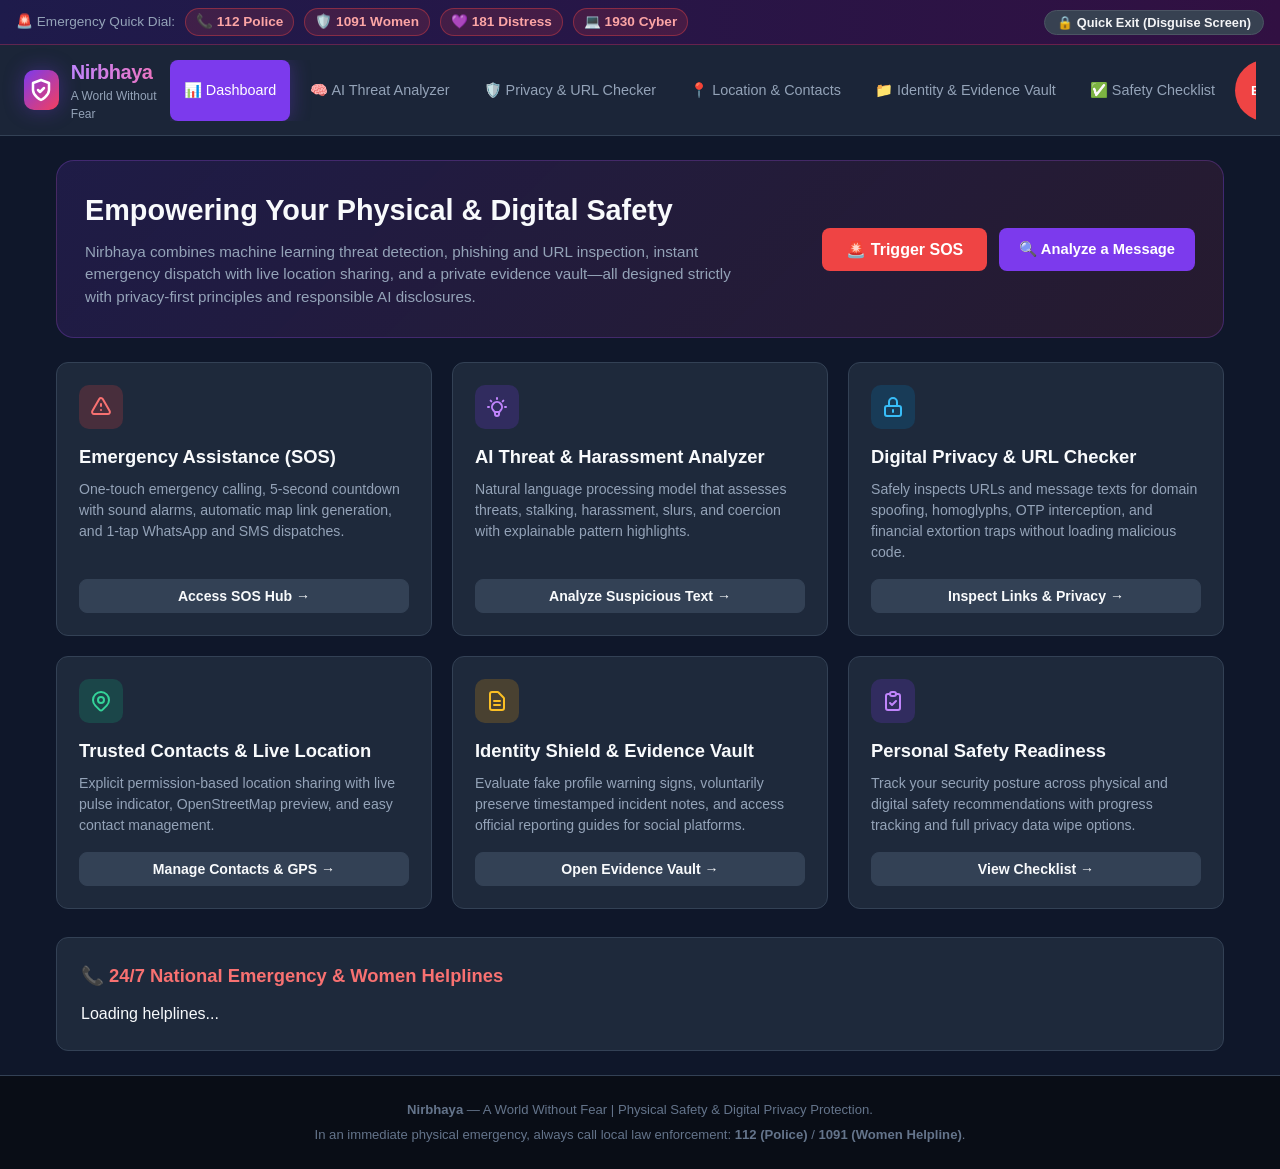
==== templates/index.html @ 61e24558 "Initial commit of Nirbhaya women's safety app" ====
<!DOCTYPE html>
<html lang="en">
<head>
  <meta charset="UTF-8">
  <meta name="viewport" content="width=device-width, initial-scale=1.0">
  <title>Nirbhaya - A World Without Fear</title>
  <link rel="stylesheet" href="/static/css/style.css">
</head>
<body>

  <!-- Top Emergency Speed Dial & Stealth Strip -->
  <header class="top-safety-bar">
    <div class="speed-dial-chips">
      <span>🚨 Emergency Quick Dial:</span>
      <a href="tel:112" class="dial-chip" title="National Emergency Helpline">📞 112 Police</a>
      <a href="tel:1091" class="dial-chip" title="Dedicated Women Helpline">🛡️ 1091 Women</a>
      <a href="tel:181" class="dial-chip" title="Women in Distress">💜 181 Distress</a>
      <a href="tel:1930" class="dial-chip" title="National Cyber Crime Reporting">💻 1930 Cyber</a>
    </div>
    <div>
      <button id="quickExitBtn" class="quick-exit-btn" title="Quickly camouflage screen (Shortcut: Alt+Q or Esc twice)">
        🔒 Quick Exit (Disguise Screen)
      </button>
    </div>
  </header>

  <!-- Main Navigation Bar -->
  <nav class="navbar">
    <a href="#" class="brand" onclick="switchTab('dashboardTab'); return false;">
      <div class="brand-icon">
        <svg width="24" height="24" viewBox="0 0 24 24" fill="none" stroke="white" stroke-width="2.5" stroke-linecap="round" stroke-linejoin="round">
          <path d="M12 22s8-4 8-10V5l-8-3-8 3v7c0 6 8 10 8 10z"></path>
          <path d="m9 12 2 2 4-4"></path>
        </svg>
      </div>
      <div>
        <div class="brand-title">Nirbhaya</div>
        <div class="brand-tagline">A World Without Fear</div>
      </div>
    </a>

    <div class="nav-links">
      <button class="nav-btn active" data-tab="dashboardTab">📊 Dashboard</button>
      <button class="nav-btn" data-tab="threatTab">🧠 AI Threat Analyzer</button>
      <button class="nav-btn" data-tab="phishingTab">🛡️ Privacy & URL Checker</button>
      <button class="nav-btn" data-tab="locationTab">📍 Location & Contacts</button>
      <button class="nav-btn" data-tab="identityTab">📁 Identity & Evidence Vault</button>
      <button class="nav-btn" data-tab="checklistTab">✅ Safety Checklist</button>
      <button class="nav-sos-pill" onclick="switchTab('sosTab');">🚨 EMERGENCY SOS</button>
    </div>
  </nav>

  <!-- Main Content Area -->
  <main class="main-content">

    <!-- TAB 1: DASHBOARD OVERVIEW -->
    <section id="dashboardTab" class="tab-panel active">
      <div class="hero-banner">
        <div class="hero-text">
          <h1>Empowering Your Physical & Digital Safety</h1>
          <p>
            Nirbhaya combines machine learning threat detection, phishing and URL inspection,
            instant emergency dispatch with live location sharing, and a private evidence vault—all
            designed strictly with privacy-first principles and responsible AI disclosures.
          </p>
        </div>
        <div class="hero-cta">
          <button class="btn-danger" onclick="switchTab('sosTab')" style="padding:12px 24px; font-size:1rem; font-weight:700;">
            🚨 Trigger SOS
          </button>
          <button class="btn-primary" onclick="switchTab('threatTab')" style="padding:12px 20px;">
            🔍 Analyze a Message
          </button>
        </div>
      </div>

      <!-- Feature Navigation Grid Cards -->
      <div class="grid-cards">
        <!-- Feature 1: Emergency SOS Card -->
        <div class="card">
          <div class="card-icon red">
            <svg width="24" height="24" fill="none" stroke="currentColor" stroke-width="2" viewBox="0 0 24 24">
              <path stroke-linecap="round" stroke-linejoin="round" d="M12 9v2m0 4h.01m-6.938 4h13.856c1.54 0 2.502-1.667 1.732-3L13.732 4c-.77-1.333-2.694-1.333-3.464 0L3.34 16c-.77 1.333.192 3 1.732 3z"></path>
            </svg>
          </div>
          <div class="card-title">Emergency Assistance (SOS)</div>
          <div class="card-desc">
            One-touch emergency calling, 5-second countdown with sound alarms, automatic map link generation, and 1-tap WhatsApp and SMS dispatches.
          </div>
          <button class="card-btn" onclick="switchTab('sosTab')">Access SOS Hub →</button>
        </div>

        <!-- Feature 2: AI Threat Analyzer Card -->
        <div class="card">
          <div class="card-icon purple">
            <svg width="24" height="24" fill="none" stroke="currentColor" stroke-width="2" viewBox="0 0 24 24">
              <path stroke-linecap="round" stroke-linejoin="round" d="M9.663 17h4.673M12 3v1m6.364 1.636l-.707.707M21 12h-1M4 12H3m3.343-5.657l-.707-.707m2.828 9.9a5 5 0 117.072 0l-.548.547A3.374 3.374 0 0014 18.469V19a2 2 0 11-4 0v-.531c0-.895-.356-1.754-.988-2.386l-.548-.547z"></path>
            </svg>
          </div>
          <div class="card-title">AI Threat & Harassment Analyzer</div>
          <div class="card-desc">
            Natural language processing model that assesses threats, stalking, harassment, slurs, and coercion with explainable pattern highlights.
          </div>
          <button class="card-btn" onclick="switchTab('threatTab')">Analyze Suspicious Text →</button>
        </div>

        <!-- Feature 3: Digital Privacy & Phishing Card -->
        <div class="card">
          <div class="card-icon blue">
            <svg width="24" height="24" fill="none" stroke="currentColor" stroke-width="2" viewBox="0 0 24 24">
              <path stroke-linecap="round" stroke-linejoin="round" d="M12 15v2m-6 4h12a2 2 0 002-2v-6a2 2 0 00-2-2H6a2 2 0 00-2 2v6a2 2 0 002 2zm10-10V7a4 4 0 00-8 0v4h8z"></path>
            </svg>
          </div>
          <div class="card-title">Digital Privacy & URL Checker</div>
          <div class="card-desc">
            Safely inspects URLs and message texts for domain spoofing, homoglyphs, OTP interception, and financial extortion traps without loading malicious code.
          </div>
          <button class="card-btn" onclick="switchTab('phishingTab')">Inspect Links & Privacy →</button>
        </div>

        <!-- Feature 4: Location & Contacts Card -->
        <div class="card">
          <div class="card-icon emerald">
            <svg width="24" height="24" fill="none" stroke="currentColor" stroke-width="2" viewBox="0 0 24 24">
              <path stroke-linecap="round" stroke-linejoin="round" d="M17.657 16.657L13.414 20.9a1.998 1.998 0 01-2.827 0l-4.244-4.243a8 8 0 1111.314 0z"></path>
              <path stroke-linecap="round" stroke-linejoin="round" d="M15 11a3 3 0 11-6 0 3 3 0 016 0z"></path>
            </svg>
          </div>
          <div class="card-title">Trusted Contacts & Live Location</div>
          <div class="card-desc">
            Explicit permission-based location sharing with live pulse indicator, OpenStreetMap preview, and easy contact management.
          </div>
          <button class="card-btn" onclick="switchTab('locationTab')">Manage Contacts & GPS →</button>
        </div>

        <!-- Feature 5: Identity & Evidence Vault Card -->
        <div class="card">
          <div class="card-icon amber">
            <svg width="24" height="24" fill="none" stroke="currentColor" stroke-width="2" viewBox="0 0 24 24">
              <path stroke-linecap="round" stroke-linejoin="round" d="M9 12h6m-6 4h6m2 5H7a2 2 0 01-2-2V5a2 2 0 012-2h5.586a1 1 0 01.707.293l5.414 5.414a1 1 0 01.293.707V19a2 2 0 01-2 2z"></path>
            </svg>
          </div>
          <div class="card-title">Identity Shield & Evidence Vault</div>
          <div class="card-desc">
            Evaluate fake profile warning signs, voluntarily preserve timestamped incident notes, and access official reporting guides for social platforms.
          </div>
          <button class="card-btn" onclick="switchTab('identityTab')">Open Evidence Vault →</button>
        </div>

        <!-- Feature 6: Safety Checklist Card -->
        <div class="card">
          <div class="card-icon purple">
            <svg width="24" height="24" fill="none" stroke="currentColor" stroke-width="2" viewBox="0 0 24 24">
              <path stroke-linecap="round" stroke-linejoin="round" d="M9 5H7a2 2 0 00-2 2v12a2 2 0 002 2h10a2 2 0 002-2V7a2 2 0 00-2-2h-2M9 5a2 2 0 002 2h2a2 2 0 002-2M9 5a2 2 0 012-2h2a2 2 0 012 2m-6 9l2 2 4-4"></path>
            </svg>
          </div>
          <div class="card-title">Personal Safety Readiness</div>
          <div class="card-desc">
            Track your security posture across physical and digital safety recommendations with progress tracking and full privacy data wipe options.
          </div>
          <button class="card-btn" onclick="switchTab('checklistTab')">View Checklist →</button>
        </div>
      </div>

      <!-- Quick Helpline Reference Card -->
      <div class="panel-card">
        <h3 style="margin-bottom:12px; font-size:1.15rem; color:#f87171;">📞 24/7 National Emergency & Women Helplines</h3>
        <div id="helplinesOverviewList">Loading helplines...</div>
      </div>
    </section>

    <!-- TAB 2: EMERGENCY SOS HUB -->
    <section id="sosTab" class="tab-panel">
      <div class="sos-container">
        <h2 style="font-size:1.8rem; margin-bottom:8px;">Emergency SOS Assistance</h2>
        <p style="color:var(--text-secondary); margin-bottom:24px; font-size:0.95rem;">
          Pressing the SOS button triggers an audible alarm countdown and generates immediate emergency alerts with your current GPS location for your trusted contacts.
        </p>

        <!-- Big SOS Trigger Button -->
        <button id="sosBigBtn" class="sos-big-btn">
          <span>SOS</span>
          <span class="sos-subtext">TAP TO ACTIVATE</span>
        </button>

        <!-- Countdown Overlay -->
        <div id="countdownOverlay" class="countdown-overlay">
          <h3 style="color:#f87171;">🚨 ALERT ACTIVATING IN:</h3>
          <div id="countdownNumber" class="countdown-number">5</div>
          <p style="color:var(--text-secondary); font-size:0.88rem; margin-bottom:14px;">
            Audible countdown active. If this was accidental, tap cancel immediately.
          </p>
          <button id="cancelSosBtn" class="cancel-sos-btn">❌ Cancel Emergency Alert</button>
        </div>

        <!-- SOS Options -->
        <div class="sos-options-card">
          <label class="checkbox-label">
            <input type="checkbox" id="attachGpsCheck" checked>
            <span><strong>Attach my live GPS location</strong> in emergency broadcast message</span>
          </label>
          <label style="display:block; font-size:0.88rem; color:var(--text-secondary); margin-top:8px;">
            Optional Emergency Note (e.g., "Cab driver changed route", "Person following me"):
            <input type="text" id="sosCustomNote" class="form-input" placeholder="Quick detail for your contacts...">
          </label>
        </div>

        <!-- Result Box (Appears after SOS trigger) -->
        <div id="sosResultBox" class="sos-result-box"></div>
      </div>
    </section>

    <!-- TAB 3: AI THREAT ANALYZER -->
    <section id="threatTab" class="tab-panel">
      <div class="analyzer-grid">
        <!-- Input Column -->
        <div class="panel-card">
          <div class="panel-header">
            <div class="panel-title">
              <span>🧠</span> AI Message Analyzer
            </div>
            <button id="clearThreatBtn" class="btn-secondary" style="padding:4px 10px; font-size:0.75rem;">Clear</button>
          </div>

          <div class="sample-prompts-label">TRY A DEMONSTRATION SAMPLE:</div>
          <div class="chip-group">
            <button class="sample-chip threat-sample-chip" data-sample="I know where you live. If you don't reply, you'll regret it.">
              📍 Direct Threat & Stalking
            </button>
            <button class="sample-chip threat-sample-chip" data-sample="Send me your private photos right now or I will leak your pictures to everyone.">
              📸 Blackmail / Harassment
            </button>
            <button class="sample-chip threat-sample-chip" data-sample="Dear customer, your bank account is suspended. Click here to verify OTP: http://bit.ly/bank-auth">
              ⚠️ Phishing & OTP Trap
            </button>
            <button class="sample-chip threat-sample-chip" data-sample="Hey! Are you reaching home safely? Let me know when you arrive.">
              💚 Normal Benign Message
            </button>
          </div>

          <label style="display:block; font-size:0.85rem; color:var(--text-secondary); margin-bottom:6px;">
            Paste suspicious SMS, DM, email, or chat message:
          </label>
          <textarea id="threatInputText" class="form-input" rows="6" placeholder="Enter or paste suspicious message text here..."></textarea>

          <div style="margin-top:16px; display:flex; justify-content:space-between; align-items:center;">
            <button id="analyzeThreatBtn" class="btn-primary">
              <span>⚡ Analyze Message Risk</span>
            </button>
            <span style="font-size:0.78rem; color:var(--text-muted);">Confidential & locally processed</span>
          </div>
        </div>

        <!-- Results Column -->
        <div class="panel-card">
          <div class="panel-title" style="margin-bottom:16px;">
            <span>📋</span> Assessment & Explainability
          </div>
          
          <div id="threatResultContainer" style="display:none;">
            <!-- Populated dynamically via JS -->
          </div>

          <div id="threatPlaceholder" style="text-align:center; padding:50px 20px; color:var(--text-muted);">
            <div style="font-size:3rem; margin-bottom:12px;">🛡️</div>
            <h4>Ready to inspect messages</h4>
            <p style="font-size:0.85rem; max-width:320px; margin:8px auto;">
              Paste any suspicious text or choose a sample prompt on the left to evaluate threat level, language patterns, and safety recommendations.
            </p>
          </div>
        </div>
      </div>
    </section>

    <!-- TAB 4: DIGITAL PRIVACY & PHISHING CHECKER -->
    <section id="phishingTab" class="tab-panel">
      <div class="analyzer-grid">
        <!-- URL Inspector Box -->
        <div class="panel-card">
          <div class="panel-title" style="margin-bottom:12px;">
            <span>🔗</span> URL & Link Risk Inspector
          </div>
          <p style="font-size:0.85rem; color:var(--text-secondary); margin-bottom:12px;">
            Inspects links for domain spoofing, homoglyph lookalikes, raw IP addresses, deceptive subdomains, and credential theft parameters safely without loading the website.
          </p>

          <div class="sample-prompts-label">SAMPLE SUSPICIOUS LINKS:</div>
          <div class="chip-group">
            <button class="sample-chip url-sample-chip" data-sample="http://192.168.1.1/login.php">
              Direct IP Link
            </button>
            <button class="sample-chip url-sample-chip" data-sample="https://instagram.security-update.xyz/verify-account">
              Brand Subdomain Spoof
            </button>
            <button class="sample-chip url-sample-chip" data-sample="http://paypa1-update.top/security">
              Homoglyph Typosquatting
            </button>
            <button class="sample-chip url-sample-chip" data-sample="https://en.wikipedia.org/wiki/Online_safety">
              Safe Standard Link
            </button>
          </div>

          <input type="text" id="phishUrlInput" class="form-input" placeholder="e.g. http://suspicious-login-update.com/verify">
          <div style="margin-top:14px;">
            <button id="checkUrlBtn" class="btn-primary">Inspect URL Safety</button>
          </div>
        </div>

        <!-- Sensitive Message Checker Box -->
        <div class="panel-card">
          <div class="panel-title" style="margin-bottom:12px;">
            <span>💬</span> Message Privacy & Scam Checker
          </div>
          <p style="font-size:0.85rem; color:var(--text-secondary); margin-bottom:12px;">
            Detects social engineering tricks: OTP demands, ATM/UPI PIN phishing, manufactured urgency, and dangerous remote-access tool suggestions (AnyDesk, TeamViewer).
          </p>

          <div class="sample-prompts-label">SAMPLE SCAM MESSAGES:</div>
          <div class="chip-group">
            <button class="sample-chip phish-sample-chip" data-sample="URGENT: Your SBI bank account will be blocked within 2 hours. Share your 6-digit OTP code to unblock.">
              Bank OTP Scam
            </button>
            <button class="sample-chip phish-sample-chip" data-sample="Electricity bill overdue! Power will be disconnected tonight at 9 PM. Install AnyDesk APK to update KYC.">
              Remote APK Scam
            </button>
          </div>

          <textarea id="phishMsgInput" class="form-input" rows="3" placeholder="Paste suspicious message or SMS here..."></textarea>
          <div style="margin-top:14px;">
            <button id="checkPhishMsgBtn" class="btn-primary">Check Message Red Flags</button>
          </div>
        </div>
      </div>

      <!-- Phishing Results Container -->
      <div id="phishingResultContainer" class="panel-card" style="margin-top:24px; display:none;">
        <!-- Dynamic Result output -->
      </div>
    </section>

    <!-- TAB 5: LOCATION & TRUSTED CONTACTS HUB -->
    <section id="locationTab" class="tab-panel">
      <div class="analyzer-grid">
        <!-- Live Location Hub -->
        <div class="panel-card">
          <div class="panel-header">
            <div class="panel-title">
              <span>📍</span> Live Location Sharing
            </div>
            <div id="locationStatusBadge" class="location-status-badge inactive">
              <span class="pulse-dot"></span> Location Sharing Off
            </div>
          </div>
          <p style="font-size:0.85rem; color:var(--text-secondary); margin-bottom:14px;">
            Location sharing requires your explicit authorization. When enabled, your device's high-accuracy GPS coordinates generate secure links you can send to trusted contacts.
          </p>

          <div style="display:flex; gap:10px; flex-wrap:wrap; margin-bottom:14px;">
            <button id="toggleLocationBtn" class="btn-primary">Start Location Sharing</button>
            <button id="copyLocationLinkBtn" class="btn-secondary">📋 Copy Location Link</button>
            <button id="shareLocationWaBtn" class="btn-secondary" style="background:#25D36622; border-color:#25D366; color:#6ee7b7;">
              📱 Share via WhatsApp
            </button>
          </div>

          <div id="locationCoordsDisplay" style="background:#0f172a; padding:12px; border-radius:6px; border:1px solid var(--border); font-size:0.85rem; color:var(--text-secondary);">
            Location sharing is currently inactive. Tap "Start Location Sharing" to enable GPS tracking.
          </div>

          <iframe id="mapPreviewFrame" class="map-preview-frame" style="display:none;" title="OpenStreetMap Location Preview"></iframe>

          <div class="disclaimer-banner" style="margin-top:14px;">
            <span>🛡️</span>
            <span>Privacy Guarantee: Location data is never recorded on remote tracking servers or shared in the background without active permission.</span>
          </div>
        </div>

        <!-- Trusted Emergency Contacts Management -->
        <div class="panel-card">
          <div class="panel-title" style="margin-bottom:12px;">
            <span>👥</span> Trusted Emergency Contacts
          </div>
          <p style="font-size:0.85rem; color:var(--text-secondary); margin-bottom:14px;">
            Add people you trust (family, roommates, partners). During an SOS alert, direct broadcast links are instantly generated for them.
          </p>

          <form id="addContactForm">
            <div style="display:grid; grid-template-columns: 1fr 1fr; gap:10px; margin-bottom:10px;">
              <input type="text" id="contactName" class="form-input" placeholder="Full Name *" required>
              <input type="tel" id="contactPhone" class="form-input" placeholder="Phone Number (e.g. +91...) *" required>
            </div>
            <div style="display:grid; grid-template-columns: 1fr 1fr; gap:10px; margin-bottom:10px;">
              <input type="text" id="contactRelation" class="form-input" placeholder="Relationship (e.g. Sister, Friend)">
              <input type="email" id="contactEmail" class="form-input" placeholder="Email (optional)">
            </div>
            <div style="display:flex; gap:16px; margin-bottom:14px; flex-wrap:wrap; font-size:0.85rem;">
              <label class="checkbox-label" style="margin-bottom:0;">
                <input type="checkbox" id="contactIsPrimary"> Primary Contact
              </label>
              <label class="checkbox-label" style="margin-bottom:0;">
                <input type="checkbox" id="contactNotifyWa" checked> WhatsApp Alerts
              </label>
              <label class="checkbox-label" style="margin-bottom:0;">
                <input type="checkbox" id="contactNotifySms" checked> SMS Alerts
              </label>
            </div>
            <button type="submit" class="btn-primary" style="padding:6px 14px; font-size:0.85rem;">
              + Add Trusted Contact
            </button>
          </form>

          <h5 style="margin:20px 0 8px; font-size:0.9rem; color:var(--text-secondary);">Configured Contacts:</h5>
          <table class="contacts-table">
            <thead>
              <tr>
                <th>Contact</th>
                <th>Phone</th>
                <th>Channels</th>
                <th>Quick Call</th>
                <th style="text-align:right;">Action</th>
              </tr>
            </thead>
            <tbody id="contactsListContainer">
              <!-- Populated via JS -->
            </tbody>
          </table>
        </div>
      </div>
    </section>

    <!-- TAB 6: IDENTITY SHIELD & INCIDENT EVIDENCE VAULT -->
    <section id="identityTab" class="tab-panel">
      <div class="analyzer-grid">
        <!-- Interactive Fake Profile & Impersonator Diagnostic -->
        <div class="panel-card">
          <div class="panel-title" style="margin-bottom:12px;">
            <span>🕵️‍♀️</span> Fake Profile & Impersonation Diagnostic
          </div>
          <p style="font-size:0.85rem; color:var(--text-secondary); margin-bottom:14px;">
            Evaluate suspicious accounts to identify catfishing, identity theft, or impersonator profiles targeting you or someone you know:
          </p>

          <div style="display:flex; flex-direction:column; gap:8px;">
            <label class="checkbox-label">
              <input type="checkbox" id="chkHandleVariation">
              <span>Handle uses subtle typos (e.g., duplicate letters, random numbers, underscores, '0' instead of 'O')</span>
            </label>
            <label class="checkbox-label">
              <input type="checkbox" id="chkRecentAccount">
              <span>Profile was created recently with low follower count or follows thousands but has almost no followers</span>
            </label>
            <label class="checkbox-label">
              <input type="checkbox" id="chkUrgentDm">
              <span>Sent immediate direct messages requesting money, emergency funds, private photos, or clicking a voting link</span>
            </label>
            <label class="checkbox-label">
              <input type="checkbox" id="chkGenericPics">
              <span>Photos appear stolen from an existing public account, model, or lack natural candid local history</span>
            </label>
            <label class="checkbox-label">
              <input type="checkbox" id="chkRefuseCall">
              <span>Refuses live video/audio calls or offers excuses why their camera is broken</span>
            </label>
          </div>

          <button id="evaluateProfileBtn" class="btn-primary" style="margin-top:14px;">
            Calculate Impersonation Risk
          </button>

          <div id="profileEvaluationResult"></div>
        </div>

        <!-- Incident & Evidence Vault -->
        <div class="panel-card">
          <div class="panel-header">
            <div class="panel-title">
              <span>📁</span> Incident & Evidence Vault
            </div>
            <button id="exportIncidentsBtn" class="btn-secondary" style="font-size:0.75rem; padding:4px 10px;">
              📥 Export Dossier
            </button>
          </div>
          <p style="font-size:0.85rem; color:var(--text-secondary); margin-bottom:14px;">
            Voluntarily preserve dates, offender handles, and evidence notes. Records stay stored locally on your device for your reference when filing cybercrime complaints.
          </p>

          <!-- Add Incident Form -->
          <form id="saveIncidentForm">
            <div style="display:grid; grid-template-columns: 2fr 1fr; gap:10px; margin-bottom:10px;">
              <input type="text" id="incidentTitle" class="form-input" placeholder="Incident Title (e.g. Unsolicited Telegram Extortion) *" required>
              <input type="date" id="incidentDate" class="form-input" required>
            </div>
            <div style="display:grid; grid-template-columns: 1fr 1fr 1fr; gap:10px; margin-bottom:10px;">
              <select id="incidentCategory" class="form-input">
                <option value="Online Harassment">Online Harassment</option>
                <option value="Stalking">Stalking / Surveillance</option>
                <option value="Blackmail / Sextortion">Blackmail / Sextortion</option>
                <option value="Impersonation / Fake Account">Impersonation / Fake Account</option>
                <option value="Phishing / Financial Fraud">Phishing / Financial Fraud</option>
                <option value="Physical Incident">Physical Safety Incident</option>
              </select>
              <input type="text" id="incidentPlatform" class="form-input" placeholder="Platform (e.g. Instagram, WhatsApp)">
              <input type="text" id="incidentOffender" class="form-input" placeholder="Offender Username / Phone">
            </div>
            <textarea id="incidentDesc" class="form-input" rows="3" placeholder="Detailed factual description of what occurred..." required></textarea>
            <input type="text" id="incidentEvidence" class="form-input" placeholder="Evidence notes (e.g. 4 screenshots saved on desktop at 14:00, Message IDs)">
            <div style="margin-top:12px;">
              <button type="submit" class="btn-primary" style="font-size:0.85rem;">+ Save Incident Record</button>
            </div>
          </form>

          <h5 style="margin:20px 0 10px; font-size:0.9rem; color:var(--text-secondary);">Saved Incident Records:</h5>
          <div id="incidentVaultList">Loading vault...</div>
        </div>
      </div>

      <!-- Platform Reporting & Security Guides -->
      <div class="panel-card" style="margin-top:24px;">
        <h3 style="font-size:1.15rem; color:#c084fc; margin-bottom:12px;">🛡️ Official Step-by-Step Reporting & Account Hardening Guides</h3>
        <div style="display:grid; grid-template-columns:repeat(auto-fit, minmax(280px, 1fr)); gap:16px;">
          
          <div style="background:#0f172a; padding:14px; border-radius:8px; border:1px solid #334155;">
            <strong style="color:#f472b6;">📸 Instagram Impersonation & Harassment</strong>
            <p style="font-size:0.82rem; color:#cbd5e1; margin-top:6px;">
              1. Tap '...' on offender's profile → <em>Report</em> → <em>Report Account</em>.<br>
              2. Select <em>It's pretending to be someone else</em> → choose <em>Me</em> or <em>Someone I know</em>.<br>
              3. For photo misuse: Visit Instagram's Help Center to submit a government ID verification form.
            </p>
          </div>

          <div style="background:#0f172a; padding:14px; border-radius:8px; border:1px solid #334155;">
            <strong style="color:#25D366;">💬 WhatsApp Harassment & Unknown Numbers</strong>
            <p style="font-size:0.82rem; color:#cbd5e1; margin-top:6px;">
              1. Open chat → tap contact info → <em>Report Contact</em> → check <em>Block contact and delete chat</em>.<br>
              2. Enable Two-Step Verification: Settings → Account → Two-Step Verification.<br>
              3. Protect IP in calls: Settings → Privacy → Advanced → Protect IP address in calls.
            </p>
          </div>

          <div style="background:#0f172a; padding:14px; border-radius:8px; border:1px solid #334155;">
            <strong style="color:#38bdf8;">🌐 Official Cybercrime Reporting</strong>
            <p style="font-size:0.82rem; color:#cbd5e1; margin-top:6px;">
              <strong>India:</strong> Call <strong>1930</strong> (Financial cyber fraud) or report at <a href="https://cybercrime.gov.in" target="_blank" style="color:#c084fc;">cybercrime.gov.in</a>.<br>
              <strong>US:</strong> File complaint at <a href="https://www.ic3.gov" target="_blank" style="color:#c084fc;">ic3.gov</a> (FBI Internet Crime Complaint Center).<br>
              <strong>UK:</strong> Report to <a href="https://www.actionfraud.police.uk" target="_blank" style="color:#c084fc;">Action Fraud UK</a>.
            </p>
          </div>

        </div>
      </div>
    </section>

    <!-- TAB 7: SAFETY CHECKLIST & PRIVACY CONTROLS -->
    <section id="checklistTab" class="tab-panel">
      <div class="panel-card" style="max-width:800px; margin:0 auto;">
        <div style="display:flex; justify-content:space-between; align-items:center; flex-wrap:wrap; gap:10px;">
          <div>
            <h2 style="font-size:1.5rem;">Personal Safety & Privacy Checklist</h2>
            <p style="font-size:0.88rem; color:var(--text-secondary); margin-top:4px;">
              Complete these best-practice steps to significantly harden your physical and digital safety.
            </p>
          </div>
          <div id="safetyScoreText" style="font-weight:700; color:#34d399; font-size:1.05rem;">
            Calculating...
          </div>
        </div>

        <div class="progress-bar-wrap">
          <div id="checklistProgressBarFill" class="progress-bar-fill" style="width:0%;"></div>
        </div>

        <div id="safetyChecklistContainer" class="checklist-container">
          Loading checklist items...
        </div>

        <!-- Privacy & User Data Rights -->
        <div style="margin-top:36px; padding-top:24px; border-top:1px solid #334155;">
          <h4 style="color:#f87171; margin-bottom:8px;">🔒 Data Privacy & Complete Wipe Control</h4>
          <p style="font-size:0.85rem; color:var(--text-secondary); margin-bottom:14px;">
            Nirbhaya respects your fundamental right to digital privacy. Your contact details and incident logs are stored strictly inside your local instance database and are never shared with advertising trackers. You can permanently erase all stored records at any time.
          </p>
          <button id="wipeDataBtn" class="btn-danger">
            🗑️ Delete All My Stored Data
          </button>
        </div>
      </div>
    </section>

  </main>

  <!-- STEALTH MODE / QUICK EXIT DISGUISE OVERLAY -->
  <div id="stealthScreen">
    <div style="max-width:800px; margin:0 auto; padding-top:40px;">
      <div style="display:flex; justify-content:space-between; align-items:center; border-bottom:1px solid #e5e7eb; padding-bottom:16px;">
        <h2 style="font-size:1.8rem; font-weight:700; color:#111827;">🌤️ Local Weather Service</h2>
        <button id="exitStealthBtn" style="background:#f3f4f6; border:1px solid #d1d5db; color:#4b5563; padding:6px 14px; border-radius:6px; cursor:pointer; font-size:0.85rem;">
          Restore Screen (Alt+Q)
        </button>
      </div>

      <div style="margin-top:24px;">
        <h3 style="font-size:1.2rem; color:#374151;">Current Location: Sunny, 26°C</h3>
        <p style="color:#6b7280; font-size:0.9rem; margin-top:4px;">Humidity: 48% • Wind: 11 km/h • Air Quality: Moderate</p>

        <div style="display:grid; grid-template-columns:repeat(4, 1fr); gap:14px; margin-top:24px;">
          <div style="background:#f9fafb; border:1px solid #e5e7eb; padding:16px; border-radius:8px; text-align:center;">
            <strong>Today</strong><br><span style="font-size:1.5rem;">☀️</span><br>27° / 18°
          </div>
          <div style="background:#f9fafb; border:1px solid #e5e7eb; padding:16px; border-radius:8px; text-align:center;">
            <strong>Tomorrow</strong><br><span style="font-size:1.5rem;">⛅</span><br>25° / 19°
          </div>
          <div style="background:#f9fafb; border:1px solid #e5e7eb; padding:16px; border-radius:8px; text-align:center;">
            <strong>Thursday</strong><br><span style="font-size:1.5rem;">🌧️</span><br>23° / 17°
          </div>
          <div style="background:#f9fafb; border:1px solid #e5e7eb; padding:16px; border-radius:8px; text-align:center;">
            <strong>Friday</strong><br><span style="font-size:1.5rem;">⛅</span><br>26° / 18°
          </div>
        </div>

        <div style="margin-top:30px; font-size:0.85rem; color:#9ca3af;">
          Quick navigation shortcut: Press <kbd>Alt+Q</kbd> to return to safety platform.
        </div>
      </div>
    </div>
  </div>

  <!-- Footer -->
  <footer>
    <p>
      <strong>Nirbhaya</strong> — A World Without Fear | Physical Safety & Digital Privacy Protection.
    </p>
    <p style="margin-top:6px;">
      In an immediate physical emergency, always call local law enforcement: <strong>112 (Police)</strong> / <strong>1091 (Women Helpline)</strong>.
    </p>
  </footer>

  <!-- Scripts -->
  <script src="/static/js/sos.js"></script>
  <script src="/static/js/threat_analyzer.js"></script>
  <script src="/static/js/phishing_checker.js"></script>
  <script src="/static/js/location_hub.js"></script>
  <script src="/static/js/identity_vault.js"></script>
  <script src="/static/js/app.js"></script>
</body>
</html>
---- static/css/style.css ----
/* Nirbhaya - A World Without Fear - Design System & Stylesheet */
:root {
  --primary: #7c3aed;
  --primary-hover: #6d28d9;
  --primary-light: #ede9fe;
  --primary-dark: #4c1d95;
  --accent-rose: #f43f5e;
  --accent-rose-hover: #e11d48;
  --accent-rose-light: #ffe4e6;
  --danger: #ef4444;
  --danger-hover: #dc2626;
  --danger-light: #fee2e2;
  --warning: #f59e0b;
  --warning-light: #fef3c7;
  --success: #10b981;
  --success-light: #d1fae5;
  --info: #0284c7;
  --info-light: #e0f2fe;

  --bg-main: #0f172a;
  --bg-card: #1e293b;
  --bg-card-hover: #24344d;
  --bg-subtle: #334155;
  --text-primary: #f8fafc;
  --text-secondary: #94a3b8;
  --text-muted: #64748b;
  --border: #334155;
  --border-focus: #8b5cf6;

  --shadow-sm: 0 1px 2px 0 rgba(0, 0, 0, 0.2);
  --shadow-md: 0 4px 6px -1px rgba(0, 0, 0, 0.3), 0 2px 4px -2px rgba(0, 0, 0, 0.3);
  --shadow-lg: 0 10px 15px -3px rgba(0, 0, 0, 0.4), 0 4px 6px -4px rgba(0, 0, 0, 0.4);
  --shadow-glow-red: 0 0 25px rgba(239, 68, 68, 0.5);
  --shadow-glow-purple: 0 0 20px rgba(124, 58, 237, 0.35);

  --radius-sm: 8px;
  --radius-md: 12px;
  --radius-lg: 18px;
  --radius-full: 9999px;
  --font-family: -apple-system, BlinkMacSystemFont, "Segoe UI", Roboto, "Helvetica Neue", Arial, sans-serif;
}

* {
  box-sizing: border-box;
  margin: 0;
  padding: 0;
}

body {
  font-family: var(--font-family);
  background-color: var(--bg-main);
  color: var(--text-primary);
  line-height: 1.5;
  min-height: 100vh;
  display: flex;
  flex-direction: column;
}

/* Quick Exit & Emergency Header Strip */
.top-safety-bar {
  background: linear-gradient(90deg, #1e1b4b, #311042);
  border-bottom: 1px solid rgba(244, 63, 94, 0.3);
  padding: 8px 16px;
  display: flex;
  justify-content: space-between;
  align-items: center;
  font-size: 0.85rem;
  z-index: 100;
}

.speed-dial-chips {
  display: flex;
  gap: 10px;
  align-items: center;
  flex-wrap: wrap;
}

.speed-dial-chips span {
  color: var(--text-secondary);
  font-weight: 500;
}

.dial-chip {
  background: rgba(239, 68, 68, 0.15);
  color: #fca5a5;
  border: 1px solid rgba(239, 68, 68, 0.4);
  padding: 3px 10px;
  border-radius: var(--radius-full);
  text-decoration: none;
  font-weight: 600;
  display: inline-flex;
  align-items: center;
  gap: 4px;
  transition: all 0.2s ease;
}

.dial-chip:hover {
  background: var(--danger);
  color: white;
  transform: translateY(-1px);
}

.quick-exit-btn {
  background: #374151;
  color: #f3f4f6;
  border: 1px solid #4b5563;
  padding: 4px 12px;
  border-radius: var(--radius-full);
  cursor: pointer;
  font-size: 0.8rem;
  font-weight: 600;
  display: inline-flex;
  align-items: center;
  gap: 6px;
  transition: all 0.2s;
}

.quick-exit-btn:hover {
  background: #dc2626;
  color: white;
}

/* Main Navigation */
.navbar {
  background: rgba(30, 41, 59, 0.85);
  backdrop-filter: blur(12px);
  border-bottom: 1px solid var(--border);
  padding: 12px 24px;
  display: flex;
  justify-content: space-between;
  align-items: center;
  position: sticky;
  top: 0;
  z-index: 90;
}

.brand {
  display: flex;
  align-items: center;
  gap: 12px;
  text-decoration: none;
  color: var(--text-primary);
}

.brand-icon {
  width: 40px;
  height: 40px;
  border-radius: 10px;
  background: linear-gradient(135deg, var(--primary), var(--accent-rose));
  display: flex;
  align-items: center;
  justify-content: center;
  box-shadow: var(--shadow-glow-purple);
}

.brand-title {
  font-size: 1.25rem;
  font-weight: 800;
  letter-spacing: -0.5px;
  background: linear-gradient(90deg, #c084fc, #f472b6);
  -webkit-background-clip: text;
  -webkit-text-fill-color: transparent;
}

.brand-tagline {
  font-size: 0.75rem;
  color: var(--text-secondary);
}

.nav-links {
  display: flex;
  gap: 6px;
  list-style: none;
  overflow-x: auto;
}

.nav-btn {
  background: transparent;
  color: var(--text-secondary);
  border: none;
  padding: 8px 14px;
  border-radius: var(--radius-sm);
  font-size: 0.9rem;
  font-weight: 500;
  cursor: pointer;
  display: flex;
  align-items: center;
  gap: 6px;
  transition: all 0.2s ease;
  white-space: nowrap;
}

.nav-btn:hover {
  color: var(--text-primary);
  background: var(--bg-subtle);
}

.nav-btn.active {
  background: var(--primary);
  color: white;
  box-shadow: var(--shadow-glow-purple);
}

.nav-sos-pill {
  background: var(--danger);
  color: white;
  font-weight: 700;
  padding: 8px 16px;
  border-radius: var(--radius-full);
  border: none;
  cursor: pointer;
  display: flex;
  align-items: center;
  gap: 6px;
  animation: pulse-sos 2s infinite;
}

@keyframes pulse-sos {
  0% { box-shadow: 0 0 0 0 rgba(239, 68, 68, 0.7); }
  70% { box-shadow: 0 0 0 10px rgba(239, 68, 68, 0); }
  100% { box-shadow: 0 0 0 0 rgba(239, 68, 68, 0); }
}

/* Main Container & Tab Panels */
.main-content {
  flex: 1;
  max-width: 1200px;
  margin: 0 auto;
  width: 100%;
  padding: 24px 16px;
}

.tab-panel {
  display: none;
}

.tab-panel.active {
  display: block;
  animation: fadeIn 0.25s ease-out;
}

@keyframes fadeIn {
  from { opacity: 0; transform: translateY(6px); }
  to { opacity: 1; transform: translateY(0); }
}

/* Dashboard Overview Cards */
.hero-banner {
  background: linear-gradient(135deg, rgba(124, 58, 237, 0.15), rgba(244, 63, 94, 0.1));
  border: 1px solid rgba(168, 85, 247, 0.25);
  border-radius: var(--radius-lg);
  padding: 28px;
  margin-bottom: 24px;
  display: flex;
  justify-content: space-between;
  align-items: center;
  flex-wrap: wrap;
  gap: 20px;
}

.hero-text h1 {
  font-size: 1.8rem;
  font-weight: 800;
  margin-bottom: 8px;
}

.hero-text p {
  color: var(--text-secondary);
  max-width: 650px;
  font-size: 0.95rem;
}

.hero-cta {
  display: flex;
  gap: 12px;
}

.grid-cards {
  display: grid;
  grid-template-columns: repeat(auto-fit, minmax(280px, 1fr));
  gap: 20px;
  margin-bottom: 28px;
}

.card {
  background: var(--bg-card);
  border: 1px solid var(--border);
  border-radius: var(--radius-md);
  padding: 22px;
  transition: transform 0.2s, border-color 0.2s, box-shadow 0.2s;
  display: flex;
  flex-direction: column;
}

.card:hover {
  border-color: var(--border-focus);
  box-shadow: var(--shadow-md);
}

.card-icon {
  width: 44px;
  height: 44px;
  border-radius: 10px;
  display: flex;
  align-items: center;
  justify-content: center;
  margin-bottom: 14px;
}

.card-icon.purple { background: rgba(124, 58, 237, 0.2); color: #c084fc; }
.card-icon.red { background: rgba(239, 68, 68, 0.2); color: #f87171; }
.card-icon.blue { background: rgba(2, 132, 199, 0.2); color: #38bdf8; }
.card-icon.amber { background: rgba(245, 158, 11, 0.2); color: #fbbf24; }
.card-icon.emerald { background: rgba(16, 185, 129, 0.2); color: #34d399; }

.card-title {
  font-size: 1.15rem;
  font-weight: 700;
  margin-bottom: 8px;
}

.card-desc {
  color: var(--text-secondary);
  font-size: 0.88rem;
  margin-bottom: 16px;
  flex: 1;
}

.card-btn {
  display: inline-flex;
  align-items: center;
  justify-content: center;
  gap: 6px;
  padding: 8px 16px;
  border-radius: var(--radius-sm);
  background: var(--bg-subtle);
  color: var(--text-primary);
  border: 1px solid var(--border);
  font-size: 0.88rem;
  font-weight: 600;
  cursor: pointer;
  text-decoration: none;
  transition: all 0.2s;
}

.card-btn:hover {
  background: var(--primary);
  border-color: var(--primary);
  color: white;
}

/* Feature 1: Emergency SOS Section */
.sos-container {
  display: flex;
  flex-direction: column;
  align-items: center;
  text-align: center;
  padding: 30px 16px;
  max-width: 760px;
  margin: 0 auto;
}

.sos-big-btn {
  width: 180px;
  height: 180px;
  border-radius: 50%;
  background: radial-gradient(circle, #ef4444 0%, #b91c1c 100%);
  border: 6px solid rgba(254, 202, 202, 0.3);
  color: white;
  font-size: 2rem;
  font-weight: 900;
  letter-spacing: 2px;
  cursor: pointer;
  box-shadow: var(--shadow-glow-red);
  display: flex;
  flex-direction: column;
  align-items: center;
  justify-content: center;
  transition: transform 0.15s ease, box-shadow 0.15s ease;
  user-select: none;
  margin-bottom: 24px;
}

.sos-big-btn:hover {
  transform: scale(1.05);
  box-shadow: 0 0 35px rgba(239, 68, 68, 0.8);
}

.sos-big-btn:active {
  transform: scale(0.96);
}

.sos-subtext {
  font-size: 0.75rem;
  font-weight: 600;
  letter-spacing: 1px;
  opacity: 0.9;
  margin-top: 4px;
}

.countdown-overlay {
  display: none;
  background: rgba(15, 23, 42, 0.95);
  border: 2px solid var(--danger);
  border-radius: var(--radius-lg);
  padding: 24px;
  margin-bottom: 24px;
  width: 100%;
  max-width: 500px;
}

.countdown-overlay.active {
  display: block;
}

.countdown-number {
  font-size: 4rem;
  font-weight: 900;
  color: var(--danger);
  line-height: 1;
  margin: 12px 0;
}

.cancel-sos-btn {
  background: var(--bg-subtle);
  color: white;
  border: 1px solid var(--border);
  padding: 10px 24px;
  border-radius: var(--radius-full);
  font-weight: 700;
  cursor: pointer;
  transition: background 0.2s;
}

.cancel-sos-btn:hover {
  background: #475569;
}

.sos-options-card {
  background: var(--bg-card);
  border: 1px solid var(--border);
  border-radius: var(--radius-md);
  padding: 20px;
  width: 100%;
  text-align: left;
  margin-bottom: 20px;
}

.checkbox-label {
  display: flex;
  align-items: center;
  gap: 10px;
  font-size: 0.95rem;
  cursor: pointer;
  user-select: none;
  margin-bottom: 12px;
}

.checkbox-label input[type="checkbox"] {
  width: 18px;
  height: 18px;
  accent-color: var(--primary);
  cursor: pointer;
}

.form-input {
  width: 100%;
  background: #0f172a;
  border: 1px solid var(--border);
  border-radius: var(--radius-sm);
  padding: 10px 14px;
  color: var(--text-primary);
  font-size: 0.92rem;
  font-family: inherit;
  transition: border-color 0.2s;
  margin-top: 6px;
}

.form-input:focus {
  outline: none;
  border-color: var(--border-focus);
}

.sos-result-box {
  display: none;
  background: rgba(30, 41, 59, 0.9);
  border: 1px solid var(--accent-rose);
  border-radius: var(--radius-md);
  padding: 24px;
  width: 100%;
  text-align: left;
  margin-top: 20px;
}

.sos-result-box.active {
  display: block;
}

/* Feature 2: Threat & Harassment Analyzer */
.analyzer-grid {
  display: grid;
  grid-template-columns: 1fr 1fr;
  gap: 24px;
}

@media (max-width: 868px) {
  .analyzer-grid {
    grid-template-columns: 1fr;
  }
}

.panel-card {
  background: var(--bg-card);
  border: 1px solid var(--border);
  border-radius: var(--radius-md);
  padding: 24px;
}

.panel-header {
  display: flex;
  justify-content: space-between;
  align-items: center;
  margin-bottom: 16px;
}

.panel-title {
  font-size: 1.2rem;
  font-weight: 700;
  display: flex;
  align-items: center;
  gap: 8px;
}

.sample-prompts-label {
  font-size: 0.8rem;
  color: var(--text-muted);
  margin-bottom: 8px;
  font-weight: 600;
}

.chip-group {
  display: flex;
  gap: 8px;
  flex-wrap: wrap;
  margin-bottom: 14px;
}

.sample-chip {
  background: var(--bg-subtle);
  color: var(--text-secondary);
  border: 1px solid var(--border);
  border-radius: var(--radius-full);
  padding: 4px 10px;
  font-size: 0.78rem;
  cursor: pointer;
  transition: all 0.2s;
}

.sample-chip:hover {
  background: var(--primary);
  color: white;
  border-color: var(--primary);
}

.btn-primary {
  background: var(--primary);
  color: white;
  border: none;
  padding: 10px 20px;
  border-radius: var(--radius-sm);
  font-size: 0.92rem;
  font-weight: 600;
  cursor: pointer;
  display: inline-flex;
  align-items: center;
  gap: 8px;
  transition: background 0.2s;
}

.btn-primary:hover {
  background: var(--primary-hover);
}

.btn-secondary {
  background: var(--bg-subtle);
  color: var(--text-primary);
  border: 1px solid var(--border);
  padding: 8px 16px;
  border-radius: var(--radius-sm);
  font-size: 0.88rem;
  font-weight: 600;
  cursor: pointer;
  transition: all 0.2s;
}

.btn-secondary:hover {
  background: #475569;
}

.btn-danger {
  background: var(--danger);
  color: white;
  border: none;
  padding: 8px 16px;
  border-radius: var(--radius-sm);
  font-size: 0.88rem;
  font-weight: 600;
  cursor: pointer;
}

.btn-danger:hover {
  background: var(--danger-hover);
}

/* Results & Explainability Displays */
.score-gauge-container {
  display: flex;
  align-items: center;
  gap: 16px;
  padding: 16px;
  background: rgba(15, 23, 42, 0.6);
  border-radius: var(--radius-sm);
  margin-bottom: 16px;
}

.score-badge-circle {
  width: 68px;
  height: 68px;
  border-radius: 50%;
  display: flex;
  flex-direction: column;
  align-items: center;
  justify-content: center;
  font-weight: 800;
  font-size: 1.25rem;
  border: 4px solid;
}

.score-badge-circle.danger {
  border-color: var(--danger);
  color: #f87171;
  background: rgba(239, 68, 68, 0.1);
}

.score-badge-circle.warning {
  border-color: var(--warning);
  color: #fbbf24;
  background: rgba(245, 158, 11, 0.1);
}

.score-badge-circle.safe {
  border-color: var(--success);
  color: #34d399;
  background: rgba(16, 185, 129, 0.1);
}

.score-details h4 {
  font-size: 1.05rem;
  margin-bottom: 4px;
}

.score-details p {
  font-size: 0.82rem;
  color: var(--text-secondary);
}

.warning-pattern-pill {
  display: inline-flex;
  align-items: center;
  gap: 6px;
  background: rgba(239, 68, 68, 0.15);
  border: 1px solid rgba(239, 68, 68, 0.35);
  color: #fca5a5;
  padding: 4px 10px;
  border-radius: var(--radius-full);
  font-size: 0.8rem;
  font-weight: 600;
  margin: 3px;
}

.highlight-box {
  background: #0f172a;
  border: 1px solid var(--border);
  border-radius: var(--radius-sm);
  padding: 14px;
  font-size: 0.9rem;
  margin-bottom: 16px;
  line-height: 1.6;
}

.hl-danger {
  background: rgba(239, 68, 68, 0.35);
  color: #fecaca;
  padding: 2px 4px;
  border-radius: 4px;
  font-weight: 600;
}

.recs-list {
  list-style: none;
  display: flex;
  flex-direction: column;
  gap: 10px;
  margin-top: 10px;
}

.recs-list li {
  background: rgba(15, 23, 42, 0.5);
  border-left: 3px solid var(--primary);
  padding: 10px 14px;
  border-radius: 0 var(--radius-sm) var(--radius-sm) 0;
  font-size: 0.88rem;
}

.disclaimer-banner {
  background: rgba(30, 41, 59, 0.6);
  border: 1px solid var(--border);
  border-radius: var(--radius-sm);
  padding: 12px 14px;
  font-size: 0.78rem;
  color: var(--text-muted);
  margin-top: 16px;
  display: flex;
  align-items: flex-start;
  gap: 8px;
}

/* Feature 4: Location & Contacts Hub */
.location-status-badge {
  display: inline-flex;
  align-items: center;
  gap: 8px;
  padding: 6px 14px;
  border-radius: var(--radius-full);
  font-size: 0.82rem;
  font-weight: 600;
}

.location-status-badge.active {
  background: rgba(16, 185, 129, 0.15);
  border: 1px solid rgba(16, 185, 129, 0.4);
  color: #6ee7b7;
}

.location-status-badge.inactive {
  background: rgba(100, 116, 139, 0.2);
  border: 1px solid var(--border);
  color: var(--text-secondary);
}

.pulse-dot {
  width: 8px;
  height: 8px;
  border-radius: 50%;
  background: currentColor;
}

.pulse-dot.pulsing {
  animation: pulse-dot 1.5s infinite;
}

@keyframes pulse-dot {
  0% { transform: scale(0.9); opacity: 0.7; }
  50% { transform: scale(1.3); opacity: 1; }
  100% { transform: scale(0.9); opacity: 0.7; }
}

.map-preview-frame {
  width: 100%;
  height: 240px;
  border-radius: var(--radius-sm);
  border: 1px solid var(--border);
  margin-top: 14px;
  background: #0f172a;
}

.contacts-table {
  width: 100%;
  border-collapse: collapse;
  margin-top: 14px;
  font-size: 0.88rem;
}

.contacts-table th {
  text-align: left;
  color: var(--text-secondary);
  padding: 8px 12px;
  border-bottom: 1px solid var(--border);
  font-weight: 600;
}

.contacts-table td {
  padding: 10px 12px;
  border-bottom: 1px solid rgba(51, 65, 85, 0.4);
}

/* Feature 5: Incident Vault & Identity Shield */
.incident-item {
  background: #0f172a;
  border: 1px solid var(--border);
  border-radius: var(--radius-sm);
  padding: 16px;
  margin-bottom: 12px;
}

.incident-header {
  display: flex;
  justify-content: space-between;
  align-items: center;
  margin-bottom: 6px;
}

.incident-title {
  font-weight: 700;
  font-size: 0.95rem;
}

.incident-meta {
  font-size: 0.78rem;
  color: var(--text-muted);
}

/* Feature 6: Personal Safety Checklist */
.checklist-container {
  display: flex;
  flex-direction: column;
  gap: 10px;
}

.checklist-item {
  background: var(--bg-card);
  border: 1px solid var(--border);
  border-radius: var(--radius-sm);
  padding: 14px 18px;
  display: flex;
  align-items: center;
  gap: 14px;
  cursor: pointer;
  transition: all 0.2s;
}

.checklist-item:hover {
  border-color: var(--primary);
  background: var(--bg-card-hover);
}

.checklist-item.completed {
  border-color: rgba(16, 185, 129, 0.3);
  opacity: 0.8;
}

.checklist-item.completed .item-text {
  text-decoration: line-through;
  color: var(--text-muted);
}

.progress-bar-wrap {
  width: 100%;
  height: 10px;
  background: #0f172a;
  border-radius: var(--radius-full);
  overflow: hidden;
  margin: 14px 0 20px;
}

.progress-bar-fill {
  height: 100%;
  background: linear-gradient(90deg, var(--primary), var(--success));
  border-radius: var(--radius-full);
  transition: width 0.3s ease;
}

/* Stealth Mode / Disguise View */
#stealthScreen {
  display: none;
  position: fixed;
  top: 0;
  left: 0;
  width: 100vw;
  height: 100vh;
  background: #ffffff;
  color: #1f2937;
  z-index: 999999;
  padding: 40px;
  font-family: -apple-system, sans-serif;
}

#stealthScreen.active {
  display: block;
}

/* Modal Overlay */
.modal-overlay {
  display: none;
  position: fixed;
  top: 0;
  left: 0;
  width: 100%;
  height: 100%;
  background: rgba(0, 0, 0, 0.75);
  backdrop-filter: blur(4px);
  z-index: 1000;
  align-items: center;
  justify-content: center;
  padding: 16px;
}

.modal-overlay.active {
  display: flex;
}

.modal-card {
  background: var(--bg-card);
  border: 1px solid var(--border);
  border-radius: var(--radius-md);
  padding: 24px;
  width: 100%;
  max-width: 500px;
  max-height: 90vh;
  overflow-y: auto;
}

/* Footer */
footer {
  background: #090d16;
  border-top: 1px solid var(--border);
  padding: 24px 16px;
  text-align: center;
  font-size: 0.82rem;
  color: var(--text-muted);
  margin-top: auto;
}

footer a {
  color: #c084fc;
  text-decoration: none;
}

footer a:hover {
  text-decoration: underline;
}

/* Responsive queries */
@media (max-width: 768px) {
  .top-safety-bar {
    flex-direction: column;
    gap: 8px;
    align-items: flex-start;
  }
  .navbar {
    padding: 10px 14px;
    flex-wrap: wrap;
    gap: 10px;
  }
  .nav-links {
    width: 100%;
    order: 3;
    padding-top: 8px;
    border-top: 1px solid var(--border);
  }
  .hero-banner {
    padding: 20px;
  }
  .hero-text h1 {
    font-size: 1.4rem;
  }
}
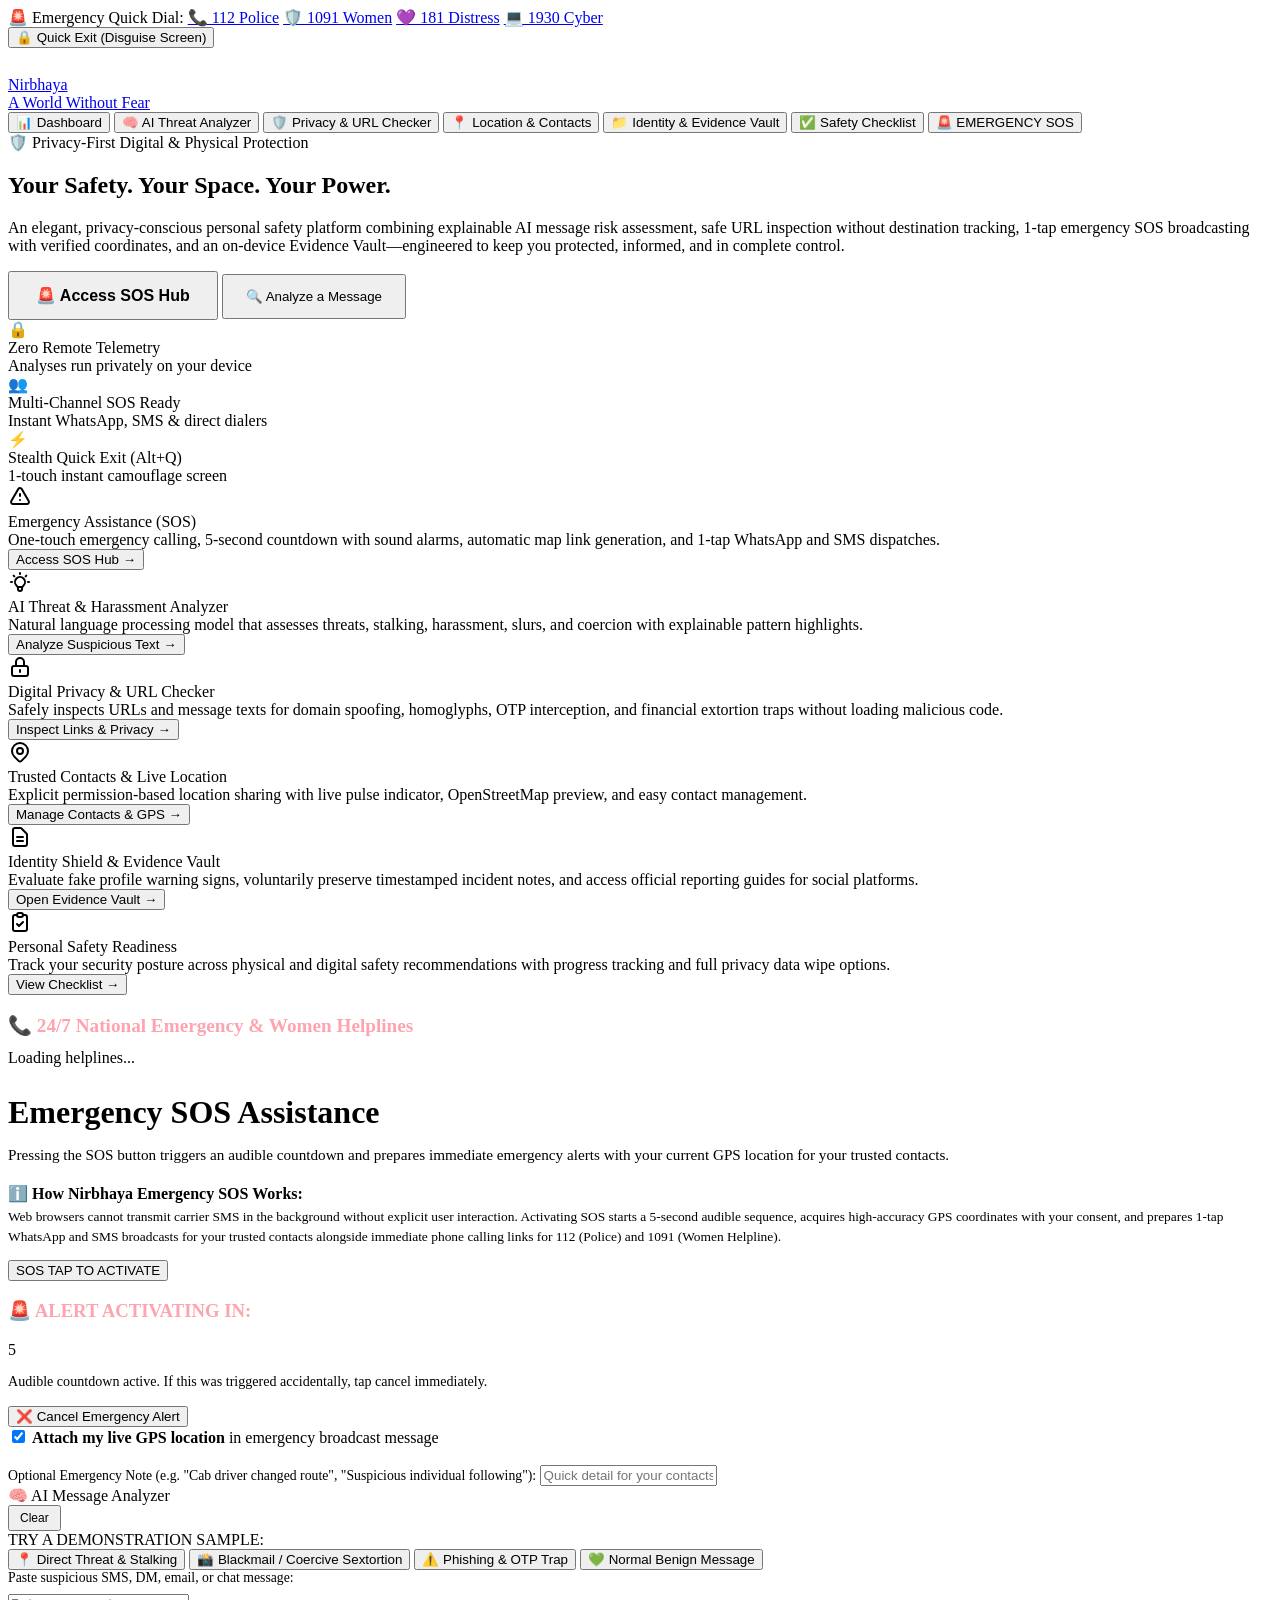
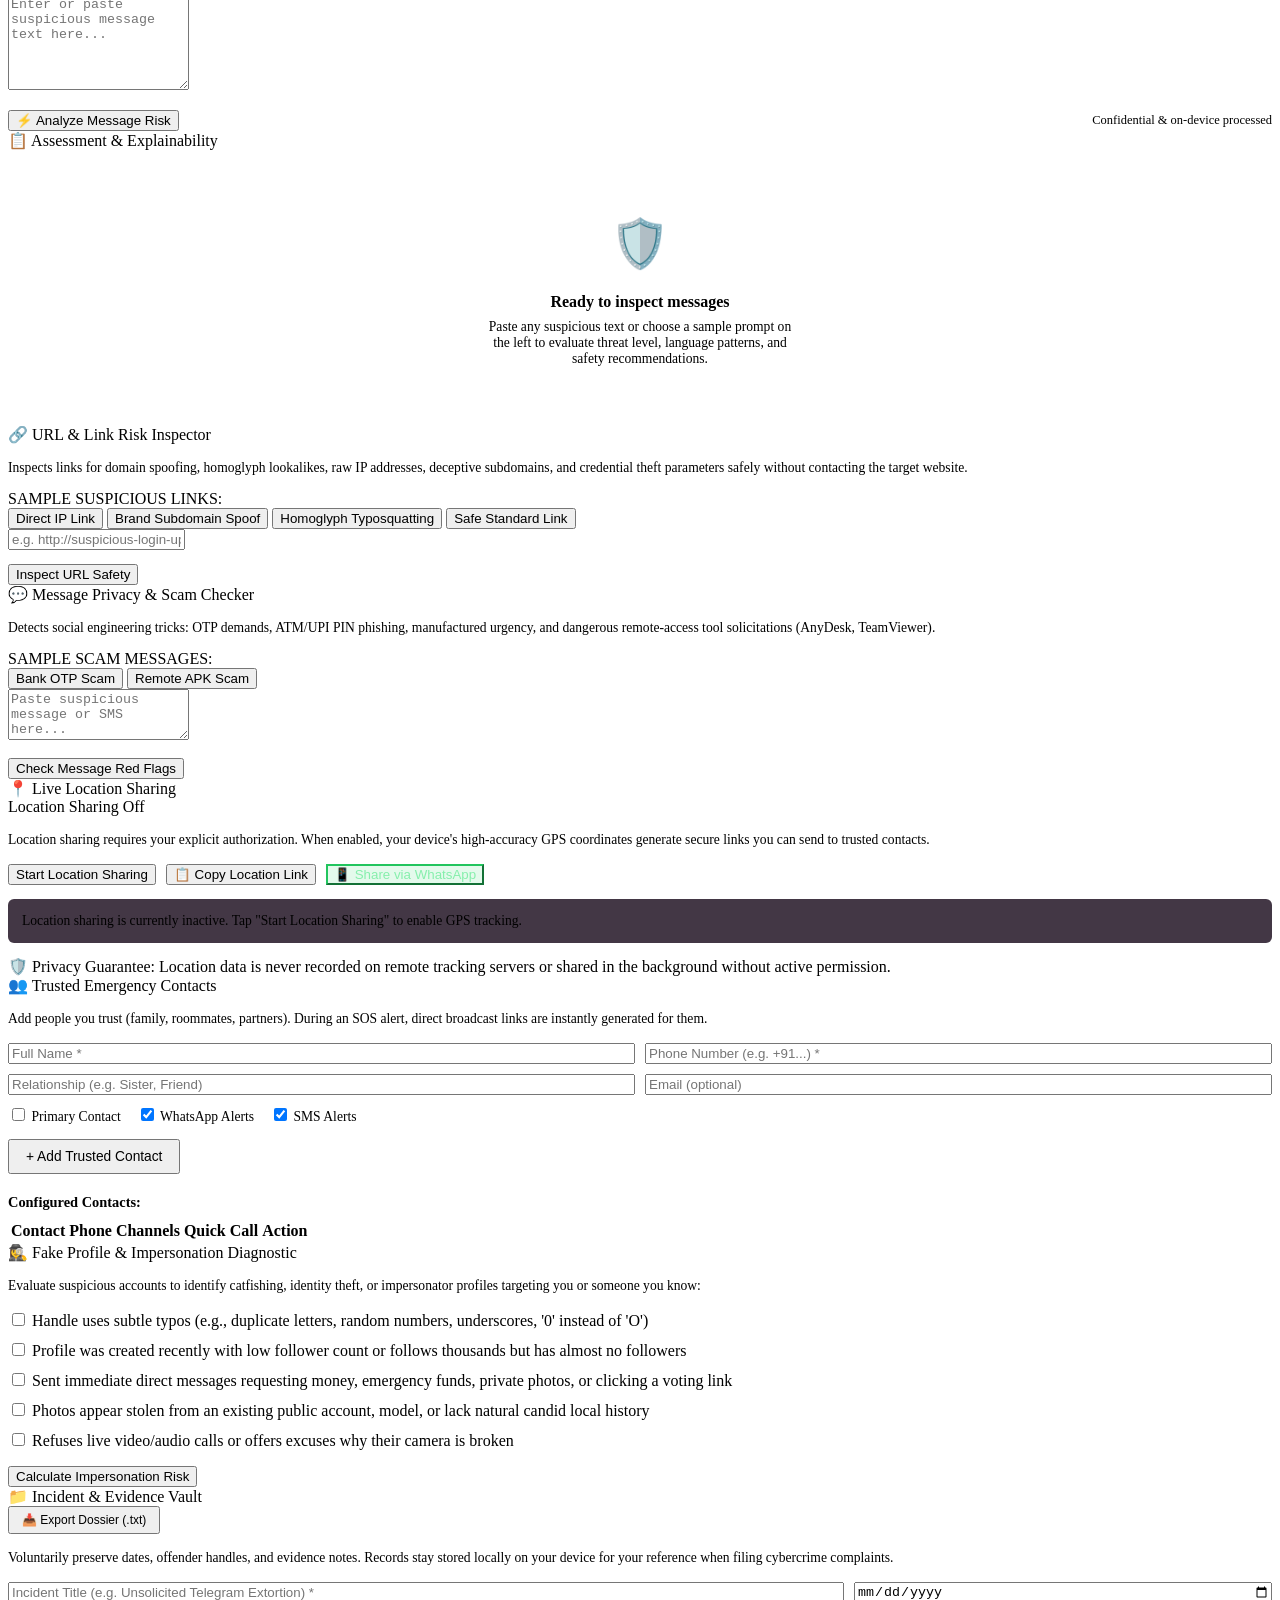
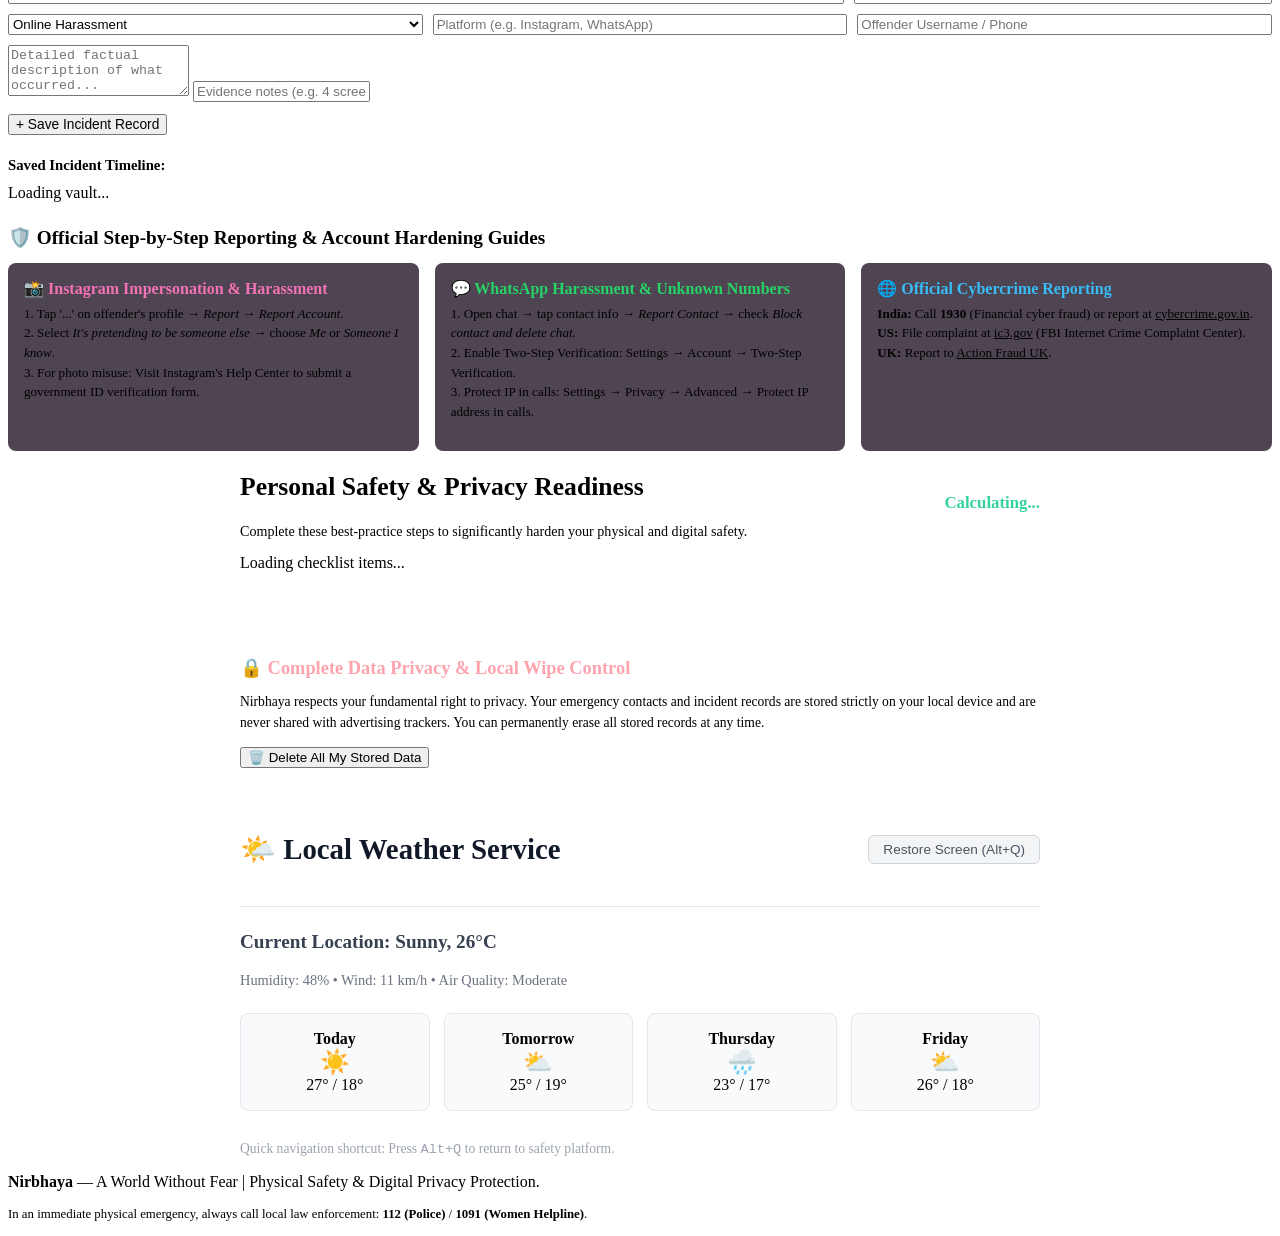
==== commit 71bde57f: "feat: premium design upgrade, explainable AI analyzer, and GitHub Pages dual-mode resilience" ====
--- a/templates/index.html
+++ b/templates/index.html
@@ -4,7 +4,10 @@
   <meta charset="UTF-8">
   <meta name="viewport" content="width=device-width, initial-scale=1.0">
   <title>Nirbhaya - A World Without Fear</title>
-  <link rel="stylesheet" href="/static/css/style.css">
+  <link rel="preconnect" href="https://fonts.googleapis.com">
+  <link rel="preconnect" href="https://fonts.gstatic.com" crossorigin>
+  <link href="https://fonts.googleapis.com/css2?family=Playfair+Display:ital,wght@0,500;0,600;0,700;1,500&family=Plus+Jakarta+Sans:wght@300;400;500;600;700&display=swap" rel="stylesheet">
+  <link rel="stylesheet" href="static/css/style.css">
 </head>
 <body>
 
@@ -26,7 +29,7 @@
 
   <!-- Main Navigation Bar -->
   <nav class="navbar">
-    <a href="#" class="brand" onclick="switchTab('dashboardTab'); return false;">
+    <a href="#" class="brand" onclick="switchTab('dashboardTab'); return false;" aria-label="Nirbhaya Home">
       <div class="brand-icon">
         <svg width="24" height="24" viewBox="0 0 24 24" fill="none" stroke="white" stroke-width="2.5" stroke-linecap="round" stroke-linejoin="round">
           <path d="M12 22s8-4 8-10V5l-8-3-8 3v7c0 6 8 10 8 10z"></path>
@@ -57,20 +60,48 @@
     <section id="dashboardTab" class="tab-panel active">
       <div class="hero-banner">
         <div class="hero-text">
-          <h1>Empowering Your Physical & Digital Safety</h1>
+          <div class="hero-eyebrow">
+            <span>🛡️</span> Privacy-First Digital & Physical Protection
+          </div>
+          <h1>Your Safety. Your Space. Your Power.</h1>
           <p>
-            Nirbhaya combines machine learning threat detection, phishing and URL inspection,
-            instant emergency dispatch with live location sharing, and a private evidence vault—all
-            designed strictly with privacy-first principles and responsible AI disclosures.
+            An elegant, privacy-conscious personal safety platform combining explainable AI message risk assessment,
+            safe URL inspection without destination tracking, 1-tap emergency SOS broadcasting with verified coordinates,
+            and an on-device Evidence Vault—engineered to keep you protected, informed, and in complete control.
           </p>
         </div>
         <div class="hero-cta">
-          <button class="btn-danger" onclick="switchTab('sosTab')" style="padding:12px 24px; font-size:1rem; font-weight:700;">
-            🚨 Trigger SOS
+          <button class="btn-danger" onclick="switchTab('sosTab')" style="padding:13px 26px; font-size:1rem; font-weight:700;">
+            🚨 Access SOS Hub
           </button>
-          <button class="btn-primary" onclick="switchTab('threatTab')" style="padding:12px 20px;">
+          <button class="btn-primary" onclick="switchTab('threatTab')" style="padding:13px 22px;">
             🔍 Analyze a Message
           </button>
+        </div>
+      </div>
+
+      <!-- Live Truthful Platform Guarantees Strip -->
+      <div class="platform-guarantee-strip">
+        <div class="guarantee-item">
+          <div class="guarantee-icon">🔒</div>
+          <div>
+            <div class="guarantee-title">Zero Remote Telemetry</div>
+            <div class="guarantee-subtitle">Analyses run privately on your device</div>
+          </div>
+        </div>
+        <div class="guarantee-item">
+          <div class="guarantee-icon">👥</div>
+          <div>
+            <div class="guarantee-title">Multi-Channel SOS Ready</div>
+            <div class="guarantee-subtitle">Instant WhatsApp, SMS & direct dialers</div>
+          </div>
+        </div>
+        <div class="guarantee-item">
+          <div class="guarantee-icon">⚡</div>
+          <div>
+            <div class="guarantee-title">Stealth Quick Exit (Alt+Q)</div>
+            <div class="guarantee-subtitle">1-touch instant camouflage screen</div>
+          </div>
         </div>
       </div>
 
@@ -164,7 +195,7 @@
 
       <!-- Quick Helpline Reference Card -->
       <div class="panel-card">
-        <h3 style="margin-bottom:12px; font-size:1.15rem; color:#f87171;">📞 24/7 National Emergency & Women Helplines</h3>
+        <h3 style="margin-bottom:12px; font-size:1.2rem; color:#fda4af;">📞 24/7 National Emergency & Women Helplines</h3>
         <div id="helplinesOverviewList">Loading helplines...</div>
       </div>
     </section>
@@ -172,23 +203,31 @@
     <!-- TAB 2: EMERGENCY SOS HUB -->
     <section id="sosTab" class="tab-panel">
       <div class="sos-container">
-        <h2 style="font-size:1.8rem; margin-bottom:8px;">Emergency SOS Assistance</h2>
-        <p style="color:var(--text-secondary); margin-bottom:24px; font-size:0.95rem;">
-          Pressing the SOS button triggers an audible alarm countdown and generates immediate emergency alerts with your current GPS location for your trusted contacts.
+        <h2 style="font-size:2rem; margin-bottom:8px;">Emergency SOS Assistance</h2>
+        <p style="color:var(--text-secondary); margin-bottom:20px; font-size:0.95rem;">
+          Pressing the SOS button triggers an audible countdown and prepares immediate emergency alerts with your current GPS location for your trusted contacts.
         </p>
 
+        <!-- Transparent Pre-Action Notice Card -->
+        <div class="sos-pre-action-card">
+          <strong style="color:var(--gold-sheen);">ℹ️ How Nirbhaya Emergency SOS Works:</strong>
+          <p style="font-size:0.84rem; margin-top:4px; line-height:1.5;">
+            Web browsers cannot transmit carrier SMS in the background without explicit user interaction. Activating SOS starts a 5-second audible sequence, acquires high-accuracy GPS coordinates with your consent, and prepares 1-tap WhatsApp and SMS broadcasts for your trusted contacts alongside immediate phone calling links for 112 (Police) and 1091 (Women Helpline).
+          </p>
+        </div>
+
         <!-- Big SOS Trigger Button -->
-        <button id="sosBigBtn" class="sos-big-btn">
+        <button id="sosBigBtn" class="sos-big-btn" aria-label="Activate Emergency SOS Countdown">
           <span>SOS</span>
           <span class="sos-subtext">TAP TO ACTIVATE</span>
         </button>
 
         <!-- Countdown Overlay -->
         <div id="countdownOverlay" class="countdown-overlay">
-          <h3 style="color:#f87171;">🚨 ALERT ACTIVATING IN:</h3>
+          <h3 style="color:#fda4af;">🚨 ALERT ACTIVATING IN:</h3>
           <div id="countdownNumber" class="countdown-number">5</div>
-          <p style="color:var(--text-secondary); font-size:0.88rem; margin-bottom:14px;">
-            Audible countdown active. If this was accidental, tap cancel immediately.
+          <p style="color:var(--text-secondary); font-size:0.88rem; margin-bottom:16px;">
+            Audible countdown active. If this was triggered accidentally, tap cancel immediately.
           </p>
           <button id="cancelSosBtn" class="cancel-sos-btn">❌ Cancel Emergency Alert</button>
         </div>
@@ -199,9 +238,9 @@
             <input type="checkbox" id="attachGpsCheck" checked>
             <span><strong>Attach my live GPS location</strong> in emergency broadcast message</span>
           </label>
-          <label style="display:block; font-size:0.88rem; color:var(--text-secondary); margin-top:8px;">
-            Optional Emergency Note (e.g., "Cab driver changed route", "Person following me"):
-            <input type="text" id="sosCustomNote" class="form-input" placeholder="Quick detail for your contacts...">
+          <label style="display:block; font-size:0.86rem; color:var(--text-secondary); margin-top:12px;">
+            Optional Emergency Note (e.g. "Cab driver changed route", "Suspicious individual following"):
+            <input type="text" id="sosCustomNote" class="form-input" style="margin-top:6px;" placeholder="Quick detail for your contacts...">
           </label>
         </div>
 
@@ -228,7 +267,7 @@
               📍 Direct Threat & Stalking
             </button>
             <button class="sample-chip threat-sample-chip" data-sample="Send me your private photos right now or I will leak your pictures to everyone.">
-              📸 Blackmail / Harassment
+              📸 Blackmail / Coercive Sextortion
             </button>
             <button class="sample-chip threat-sample-chip" data-sample="Dear customer, your bank account is suspended. Click here to verify OTP: http://bit.ly/bank-auth">
               ⚠️ Phishing & OTP Trap
@@ -238,16 +277,16 @@
             </button>
           </div>
 
-          <label style="display:block; font-size:0.85rem; color:var(--text-secondary); margin-bottom:6px;">
+          <label style="display:block; font-size:0.86rem; color:var(--text-secondary); margin-bottom:8px;">
             Paste suspicious SMS, DM, email, or chat message:
           </label>
           <textarea id="threatInputText" class="form-input" rows="6" placeholder="Enter or paste suspicious message text here..."></textarea>
 
-          <div style="margin-top:16px; display:flex; justify-content:space-between; align-items:center;">
+          <div style="margin-top:16px; display:flex; justify-content:space-between; align-items:center; flex-wrap:wrap; gap:10px;">
             <button id="analyzeThreatBtn" class="btn-primary">
               <span>⚡ Analyze Message Risk</span>
             </button>
-            <span style="font-size:0.78rem; color:var(--text-muted);">Confidential & locally processed</span>
+            <span style="font-size:0.78rem; color:var(--text-muted);">Confidential & on-device processed</span>
           </div>
         </div>
 
@@ -263,8 +302,8 @@
 
           <div id="threatPlaceholder" style="text-align:center; padding:50px 20px; color:var(--text-muted);">
             <div style="font-size:3rem; margin-bottom:12px;">🛡️</div>
-            <h4>Ready to inspect messages</h4>
-            <p style="font-size:0.85rem; max-width:320px; margin:8px auto;">
+            <h4 style="color:var(--ivory-white); margin-bottom:6px;">Ready to inspect messages</h4>
+            <p style="font-size:0.85rem; max-width:320px; margin:8px auto; color:var(--text-secondary);">
               Paste any suspicious text or choose a sample prompt on the left to evaluate threat level, language patterns, and safety recommendations.
             </p>
           </div>
@@ -280,8 +319,8 @@
           <div class="panel-title" style="margin-bottom:12px;">
             <span>🔗</span> URL & Link Risk Inspector
           </div>
-          <p style="font-size:0.85rem; color:var(--text-secondary); margin-bottom:12px;">
-            Inspects links for domain spoofing, homoglyph lookalikes, raw IP addresses, deceptive subdomains, and credential theft parameters safely without loading the website.
+          <p style="font-size:0.85rem; color:var(--text-secondary); margin-bottom:12px; line-height:1.5;">
+            Inspects links for domain spoofing, homoglyph lookalikes, raw IP addresses, deceptive subdomains, and credential theft parameters safely without contacting the target website.
           </p>
 
           <div class="sample-prompts-label">SAMPLE SUSPICIOUS LINKS:</div>
@@ -311,8 +350,8 @@
           <div class="panel-title" style="margin-bottom:12px;">
             <span>💬</span> Message Privacy & Scam Checker
           </div>
-          <p style="font-size:0.85rem; color:var(--text-secondary); margin-bottom:12px;">
-            Detects social engineering tricks: OTP demands, ATM/UPI PIN phishing, manufactured urgency, and dangerous remote-access tool suggestions (AnyDesk, TeamViewer).
+          <p style="font-size:0.85rem; color:var(--text-secondary); margin-bottom:12px; line-height:1.5;">
+            Detects social engineering tricks: OTP demands, ATM/UPI PIN phishing, manufactured urgency, and dangerous remote-access tool solicitations (AnyDesk, TeamViewer).
           </p>
 
           <div class="sample-prompts-label">SAMPLE SCAM MESSAGES:</div>
@@ -351,19 +390,19 @@
               <span class="pulse-dot"></span> Location Sharing Off
             </div>
           </div>
-          <p style="font-size:0.85rem; color:var(--text-secondary); margin-bottom:14px;">
+          <p style="font-size:0.85rem; color:var(--text-secondary); margin-bottom:14px; line-height:1.5;">
             Location sharing requires your explicit authorization. When enabled, your device's high-accuracy GPS coordinates generate secure links you can send to trusted contacts.
           </p>
 
           <div style="display:flex; gap:10px; flex-wrap:wrap; margin-bottom:14px;">
             <button id="toggleLocationBtn" class="btn-primary">Start Location Sharing</button>
             <button id="copyLocationLinkBtn" class="btn-secondary">📋 Copy Location Link</button>
-            <button id="shareLocationWaBtn" class="btn-secondary" style="background:#25D36622; border-color:#25D366; color:#6ee7b7;">
+            <button id="shareLocationWaBtn" class="btn-secondary" style="background:rgba(37,211,102,0.12); border-color:#22c55e; color:#86efac;">
               📱 Share via WhatsApp
             </button>
           </div>
 
-          <div id="locationCoordsDisplay" style="background:#0f172a; padding:12px; border-radius:6px; border:1px solid var(--border); font-size:0.85rem; color:var(--text-secondary);">
+          <div id="locationCoordsDisplay" style="background:rgba(20,6,23,0.8); padding:14px; border-radius:6px; border:1px solid var(--lavender-border); font-size:0.85rem; color:var(--text-secondary);">
             Location sharing is currently inactive. Tap "Start Location Sharing" to enable GPS tracking.
           </div>
 
@@ -380,7 +419,7 @@
           <div class="panel-title" style="margin-bottom:12px;">
             <span>👥</span> Trusted Emergency Contacts
           </div>
-          <p style="font-size:0.85rem; color:var(--text-secondary); margin-bottom:14px;">
+          <p style="font-size:0.85rem; color:var(--text-secondary); margin-bottom:14px; line-height:1.5;">
             Add people you trust (family, roommates, partners). During an SOS alert, direct broadcast links are instantly generated for them.
           </p>
 
@@ -404,7 +443,7 @@
                 <input type="checkbox" id="contactNotifySms" checked> SMS Alerts
               </label>
             </div>
-            <button type="submit" class="btn-primary" style="padding:6px 14px; font-size:0.85rem;">
+            <button type="submit" class="btn-primary" style="padding:8px 16px; font-size:0.86rem;">
               + Add Trusted Contact
             </button>
           </form>
@@ -436,11 +475,11 @@
           <div class="panel-title" style="margin-bottom:12px;">
             <span>🕵️‍♀️</span> Fake Profile & Impersonation Diagnostic
           </div>
-          <p style="font-size:0.85rem; color:var(--text-secondary); margin-bottom:14px;">
+          <p style="font-size:0.85rem; color:var(--text-secondary); margin-bottom:14px; line-height:1.5;">
             Evaluate suspicious accounts to identify catfishing, identity theft, or impersonator profiles targeting you or someone you know:
           </p>
 
-          <div style="display:flex; flex-direction:column; gap:8px;">
+          <div style="display:flex; flex-direction:column; gap:10px;">
             <label class="checkbox-label">
               <input type="checkbox" id="chkHandleVariation">
               <span>Handle uses subtle typos (e.g., duplicate letters, random numbers, underscores, '0' instead of 'O')</span>
@@ -463,7 +502,7 @@
             </label>
           </div>
 
-          <button id="evaluateProfileBtn" class="btn-primary" style="margin-top:14px;">
+          <button id="evaluateProfileBtn" class="btn-primary" style="margin-top:16px;">
             Calculate Impersonation Risk
           </button>
 
@@ -476,11 +515,11 @@
             <div class="panel-title">
               <span>📁</span> Incident & Evidence Vault
             </div>
-            <button id="exportIncidentsBtn" class="btn-secondary" style="font-size:0.75rem; padding:4px 10px;">
-              📥 Export Dossier
-            </button>
-          </div>
-          <p style="font-size:0.85rem; color:var(--text-secondary); margin-bottom:14px;">
+            <button id="exportIncidentsBtn" class="btn-secondary" style="font-size:0.75rem; padding:5px 12px;">
+              📥 Export Dossier (.txt)
+            </button>
+          </div>
+          <p style="font-size:0.85rem; color:var(--text-secondary); margin-bottom:14px; line-height:1.5;">
             Voluntarily preserve dates, offender handles, and evidence notes. Records stay stored locally on your device for your reference when filing cybercrime complaints.
           </p>
 
@@ -503,46 +542,46 @@
               <input type="text" id="incidentOffender" class="form-input" placeholder="Offender Username / Phone">
             </div>
             <textarea id="incidentDesc" class="form-input" rows="3" placeholder="Detailed factual description of what occurred..." required></textarea>
-            <input type="text" id="incidentEvidence" class="form-input" placeholder="Evidence notes (e.g. 4 screenshots saved on desktop at 14:00, Message IDs)">
+            <input type="text" id="incidentEvidence" class="form-input" style="margin-top:10px;" placeholder="Evidence notes (e.g. 4 screenshots saved on desktop at 14:00, Message IDs)">
             <div style="margin-top:12px;">
-              <button type="submit" class="btn-primary" style="font-size:0.85rem;">+ Save Incident Record</button>
+              <button type="submit" class="btn-primary" style="font-size:0.86rem;">+ Save Incident Record</button>
             </div>
           </form>
 
-          <h5 style="margin:20px 0 10px; font-size:0.9rem; color:var(--text-secondary);">Saved Incident Records:</h5>
+          <h5 style="margin:22px 0 10px; font-size:0.92rem; color:var(--text-secondary);">Saved Incident Timeline:</h5>
           <div id="incidentVaultList">Loading vault...</div>
         </div>
       </div>
 
       <!-- Platform Reporting & Security Guides -->
       <div class="panel-card" style="margin-top:24px;">
-        <h3 style="font-size:1.15rem; color:#c084fc; margin-bottom:12px;">🛡️ Official Step-by-Step Reporting & Account Hardening Guides</h3>
+        <h3 style="font-size:1.2rem; color:var(--gold-sheen); margin-bottom:14px;">🛡️ Official Step-by-Step Reporting & Account Hardening Guides</h3>
         <div style="display:grid; grid-template-columns:repeat(auto-fit, minmax(280px, 1fr)); gap:16px;">
           
-          <div style="background:#0f172a; padding:14px; border-radius:8px; border:1px solid #334155;">
+          <div style="background:rgba(20,6,23,0.75); padding:16px; border-radius:8px; border:1px solid var(--lavender-border);">
             <strong style="color:#f472b6;">📸 Instagram Impersonation & Harassment</strong>
-            <p style="font-size:0.82rem; color:#cbd5e1; margin-top:6px;">
+            <p style="font-size:0.82rem; color:var(--text-secondary); margin-top:6px; line-height:1.5;">
               1. Tap '...' on offender's profile → <em>Report</em> → <em>Report Account</em>.<br>
               2. Select <em>It's pretending to be someone else</em> → choose <em>Me</em> or <em>Someone I know</em>.<br>
               3. For photo misuse: Visit Instagram's Help Center to submit a government ID verification form.
             </p>
           </div>
 
-          <div style="background:#0f172a; padding:14px; border-radius:8px; border:1px solid #334155;">
+          <div style="background:rgba(20,6,23,0.75); padding:16px; border-radius:8px; border:1px solid var(--lavender-border);">
             <strong style="color:#25D366;">💬 WhatsApp Harassment & Unknown Numbers</strong>
-            <p style="font-size:0.82rem; color:#cbd5e1; margin-top:6px;">
+            <p style="font-size:0.82rem; color:var(--text-secondary); margin-top:6px; line-height:1.5;">
               1. Open chat → tap contact info → <em>Report Contact</em> → check <em>Block contact and delete chat</em>.<br>
               2. Enable Two-Step Verification: Settings → Account → Two-Step Verification.<br>
               3. Protect IP in calls: Settings → Privacy → Advanced → Protect IP address in calls.
             </p>
           </div>
 
-          <div style="background:#0f172a; padding:14px; border-radius:8px; border:1px solid #334155;">
+          <div style="background:rgba(20,6,23,0.75); padding:16px; border-radius:8px; border:1px solid var(--lavender-border);">
             <strong style="color:#38bdf8;">🌐 Official Cybercrime Reporting</strong>
-            <p style="font-size:0.82rem; color:#cbd5e1; margin-top:6px;">
-              <strong>India:</strong> Call <strong>1930</strong> (Financial cyber fraud) or report at <a href="https://cybercrime.gov.in" target="_blank" style="color:#c084fc;">cybercrime.gov.in</a>.<br>
-              <strong>US:</strong> File complaint at <a href="https://www.ic3.gov" target="_blank" style="color:#c084fc;">ic3.gov</a> (FBI Internet Crime Complaint Center).<br>
-              <strong>UK:</strong> Report to <a href="https://www.actionfraud.police.uk" target="_blank" style="color:#c084fc;">Action Fraud UK</a>.
+            <p style="font-size:0.82rem; color:var(--text-secondary); margin-top:6px; line-height:1.5;">
+              <strong>India:</strong> Call <strong>1930</strong> (Financial cyber fraud) or report at <a href="https://cybercrime.gov.in" target="_blank" rel="noopener noreferrer" style="color:var(--gold-sheen); text-decoration:underline;">cybercrime.gov.in</a>.<br>
+              <strong>US:</strong> File complaint at <a href="https://www.ic3.gov" target="_blank" rel="noopener noreferrer" style="color:var(--gold-sheen); text-decoration:underline;">ic3.gov</a> (FBI Internet Crime Complaint Center).<br>
+              <strong>UK:</strong> Report to <a href="https://www.actionfraud.police.uk" target="_blank" rel="noopener noreferrer" style="color:var(--gold-sheen); text-decoration:underline;">Action Fraud UK</a>.
             </p>
           </div>
 
@@ -555,7 +594,7 @@
       <div class="panel-card" style="max-width:800px; margin:0 auto;">
         <div style="display:flex; justify-content:space-between; align-items:center; flex-wrap:wrap; gap:10px;">
           <div>
-            <h2 style="font-size:1.5rem;">Personal Safety & Privacy Checklist</h2>
+            <h2 style="font-size:1.6rem;">Personal Safety & Privacy Readiness</h2>
             <p style="font-size:0.88rem; color:var(--text-secondary); margin-top:4px;">
               Complete these best-practice steps to significantly harden your physical and digital safety.
             </p>
@@ -574,10 +613,10 @@
         </div>
 
         <!-- Privacy & User Data Rights -->
-        <div style="margin-top:36px; padding-top:24px; border-top:1px solid #334155;">
-          <h4 style="color:#f87171; margin-bottom:8px;">🔒 Data Privacy & Complete Wipe Control</h4>
-          <p style="font-size:0.85rem; color:var(--text-secondary); margin-bottom:14px;">
-            Nirbhaya respects your fundamental right to digital privacy. Your contact details and incident logs are stored strictly inside your local instance database and are never shared with advertising trackers. You can permanently erase all stored records at any time.
+        <div style="margin-top:36px; padding-top:24px; border-top:1px solid var(--lavender-border);">
+          <h4 style="color:#fda4af; margin-bottom:8px; font-size:1.15rem;">🔒 Complete Data Privacy & Local Wipe Control</h4>
+          <p style="font-size:0.85rem; color:var(--text-secondary); margin-bottom:14px; line-height:1.5;">
+            Nirbhaya respects your fundamental right to privacy. Your emergency contacts and incident records are stored strictly on your local device and are never shared with advertising trackers. You can permanently erase all stored records at any time.
           </p>
           <button id="wipeDataBtn" class="btn-danger">
             🗑️ Delete All My Stored Data
@@ -629,17 +668,17 @@
     <p>
       <strong>Nirbhaya</strong> — A World Without Fear | Physical Safety & Digital Privacy Protection.
     </p>
-    <p style="margin-top:6px;">
+    <p style="margin-top:6px; font-size:0.8rem; color:var(--text-muted);">
       In an immediate physical emergency, always call local law enforcement: <strong>112 (Police)</strong> / <strong>1091 (Women Helpline)</strong>.
     </p>
   </footer>
 
   <!-- Scripts -->
-  <script src="/static/js/sos.js"></script>
-  <script src="/static/js/threat_analyzer.js"></script>
-  <script src="/static/js/phishing_checker.js"></script>
-  <script src="/static/js/location_hub.js"></script>
-  <script src="/static/js/identity_vault.js"></script>
-  <script src="/static/js/app.js"></script>
+  <script src="static/js/sos.js"></script>
+  <script src="static/js/threat_analyzer.js"></script>
+  <script src="static/js/phishing_checker.js"></script>
+  <script src="static/js/location_hub.js"></script>
+  <script src="static/js/identity_vault.js"></script>
+  <script src="static/js/app.js"></script>
 </body>
 </html>
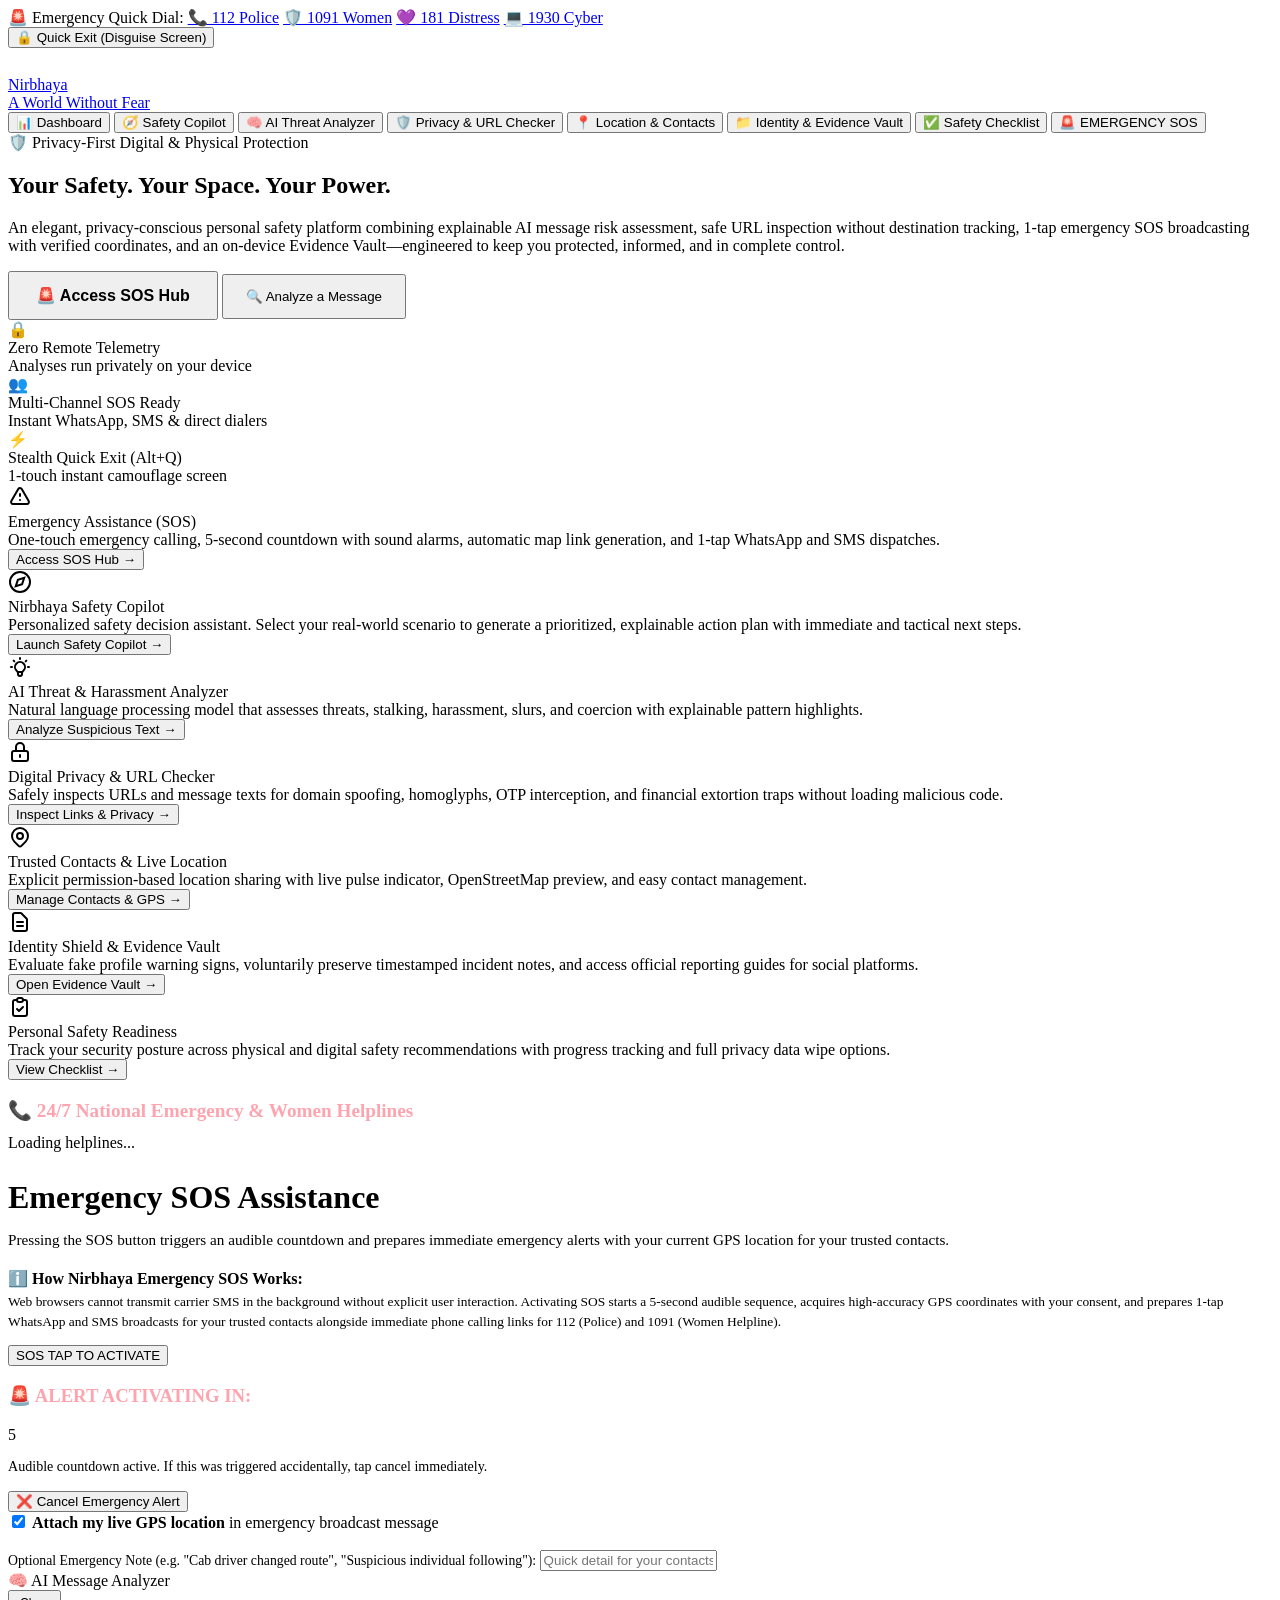
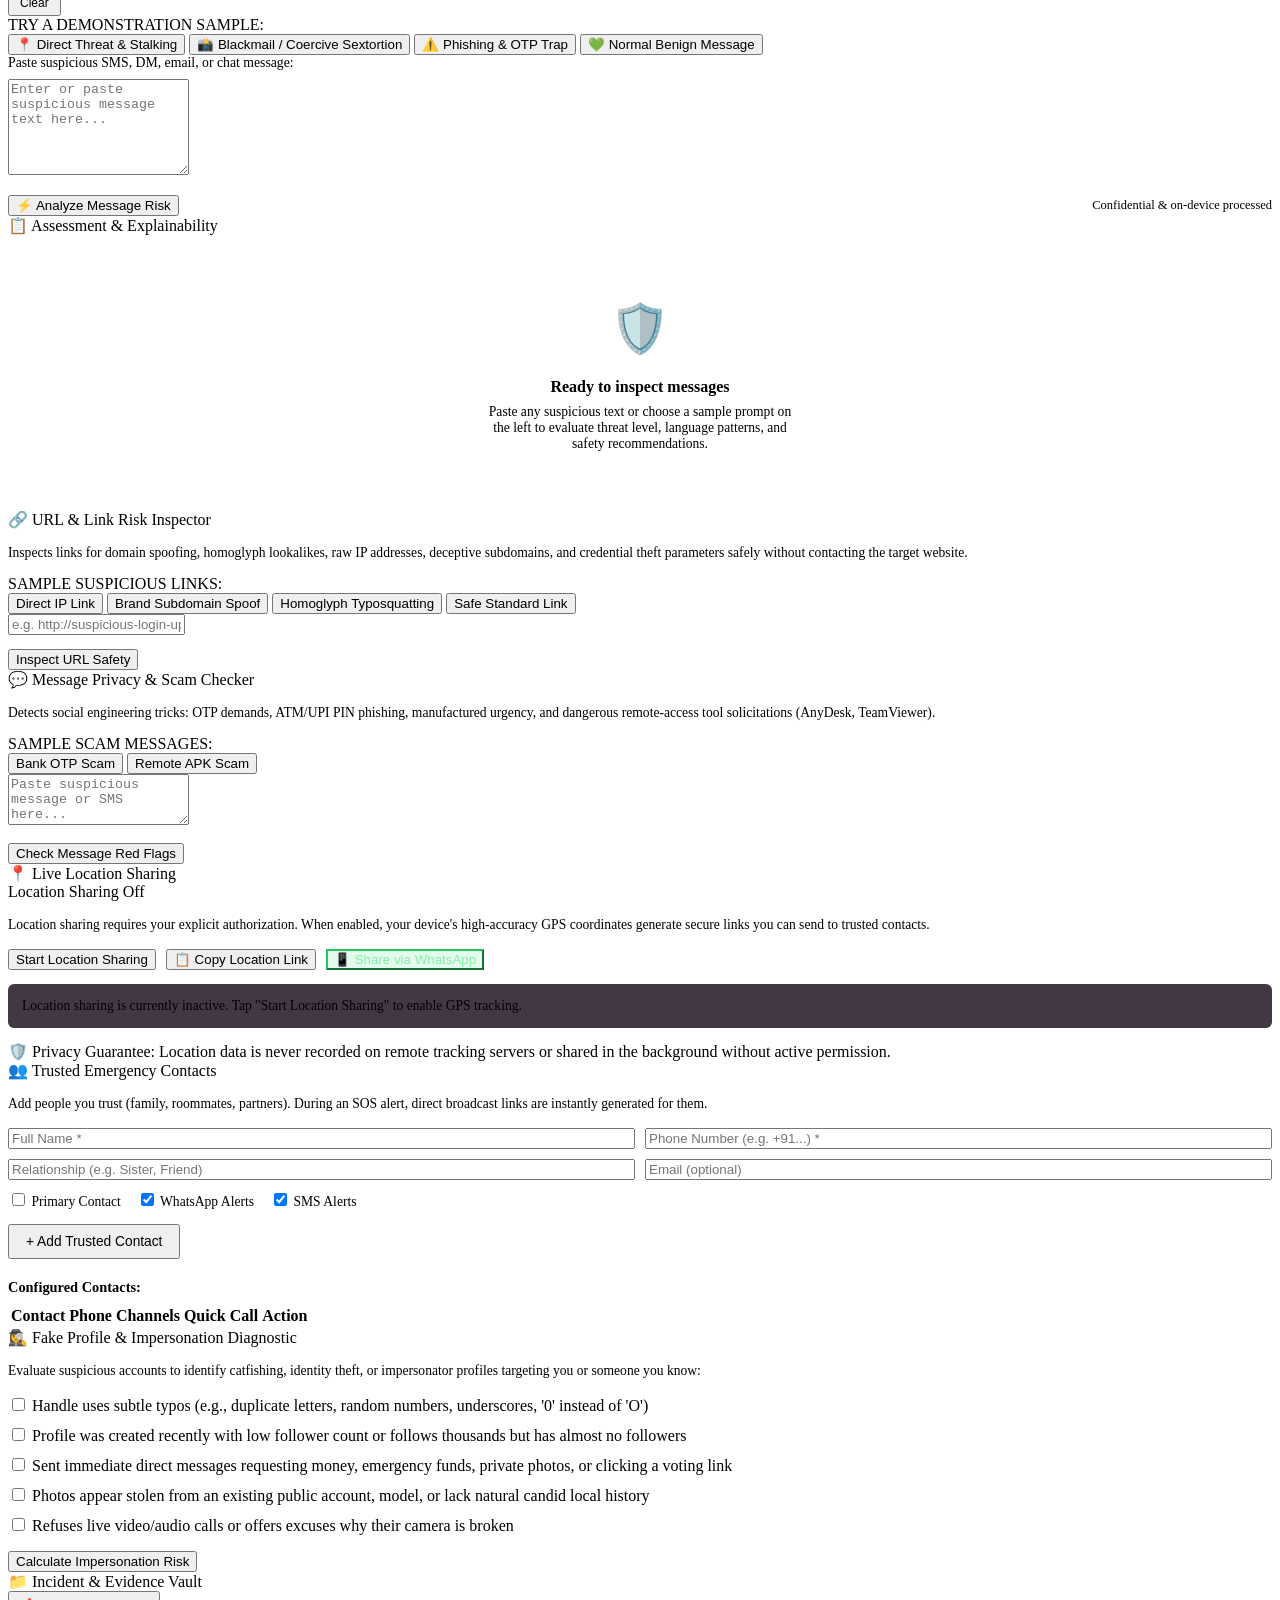
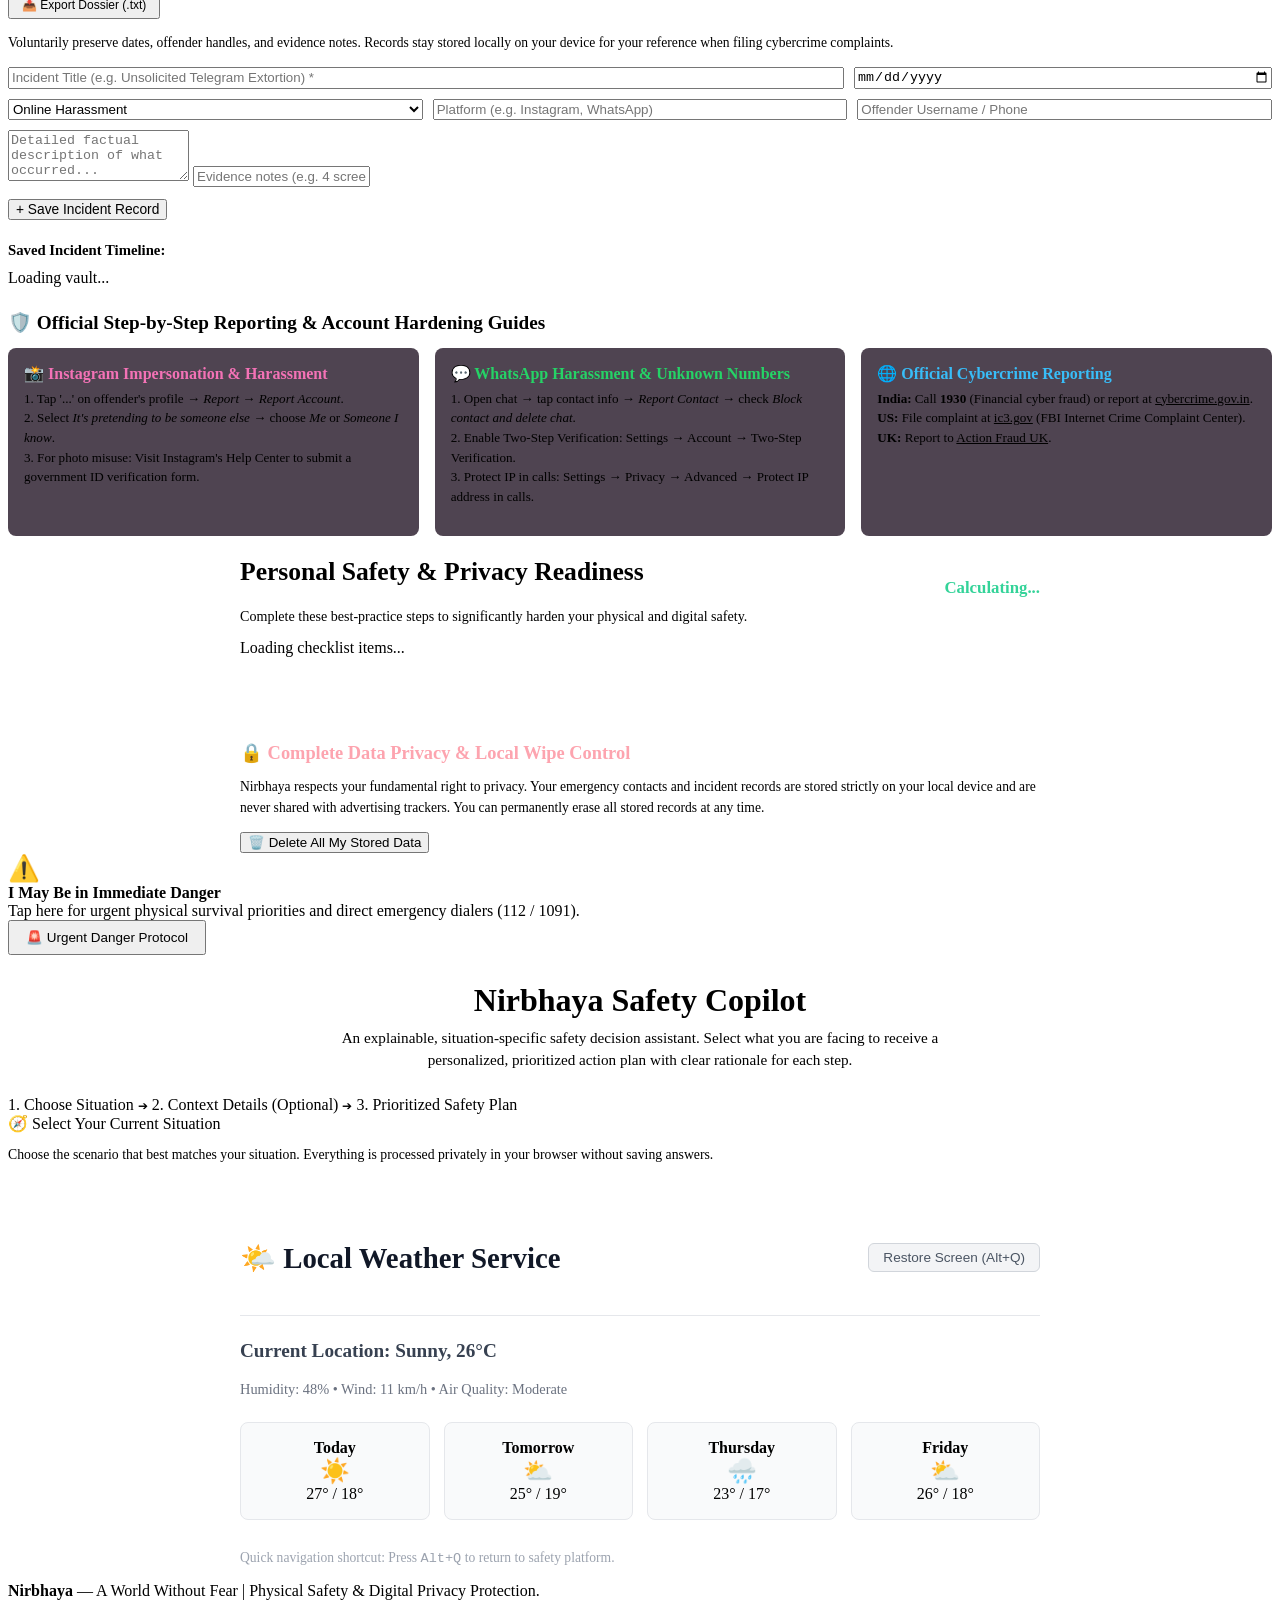
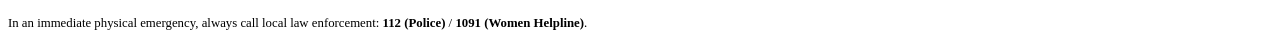
==== commit daf83a36: "feat: add Nirbhaya Safety Copilot decision assistant with explainable rationale" ====
--- a/templates/index.html
+++ b/templates/index.html
@@ -44,6 +44,7 @@
 
     <div class="nav-links">
       <button class="nav-btn active" data-tab="dashboardTab">📊 Dashboard</button>
+      <button class="nav-btn" data-tab="copilotTab">🧭 Safety Copilot</button>
       <button class="nav-btn" data-tab="threatTab">🧠 AI Threat Analyzer</button>
       <button class="nav-btn" data-tab="phishingTab">🛡️ Privacy & URL Checker</button>
       <button class="nav-btn" data-tab="locationTab">📍 Location & Contacts</button>
@@ -119,6 +120,21 @@
             One-touch emergency calling, 5-second countdown with sound alarms, automatic map link generation, and 1-tap WhatsApp and SMS dispatches.
           </div>
           <button class="card-btn" onclick="switchTab('sosTab')">Access SOS Hub →</button>
+        </div>
+
+        <!-- Feature 2: Safety Copilot Card -->
+        <div class="card" style="border-color:var(--gold-border);">
+          <div class="card-icon amber">
+            <svg width="24" height="24" fill="none" stroke="currentColor" stroke-width="2" viewBox="0 0 24 24">
+              <circle cx="12" cy="12" r="10"></circle>
+              <polygon points="16.24 7.76 14.12 14.12 7.76 16.24 9.88 9.88 16.24 7.76"></polygon>
+            </svg>
+          </div>
+          <div class="card-title">Nirbhaya Safety Copilot</div>
+          <div class="card-desc">
+            Personalized safety decision assistant. Select your real-world scenario to generate a prioritized, explainable action plan with immediate and tactical next steps.
+          </div>
+          <button class="card-btn" onclick="switchTab('copilotTab')">Launch Safety Copilot →</button>
         </div>
 
         <!-- Feature 2: AI Threat Analyzer Card -->
@@ -625,6 +641,90 @@
       </div>
     </section>
 
+    <!-- TAB 8: SAFETY COPILOT -->
+    <section id="copilotTab" class="tab-panel">
+      <div class="copilot-container">
+        
+        <!-- Immediate Danger High-Priority Banner -->
+        <div class="copilot-emergency-banner">
+          <div class="copilot-emergency-content">
+            <span style="font-size:1.6rem;">⚠️</span>
+            <div class="copilot-emergency-text">
+              <strong>I May Be in Immediate Danger</strong><br>
+              Tap here for urgent physical survival priorities and direct emergency dialers (112 / 1091).
+            </div>
+          </div>
+          <button id="copilotEmergencyTriggerBtn" class="btn-danger" style="font-size:0.84rem; padding:8px 16px;">
+            🚨 Urgent Danger Protocol
+          </button>
+        </div>
+
+        <!-- Header -->
+        <div style="text-align:center; margin-bottom:24px;">
+          <h2 style="font-size:2rem; margin-bottom:8px;">Nirbhaya Safety Copilot</h2>
+          <p style="color:var(--text-secondary); max-width:680px; margin:0 auto; font-size:0.95rem; line-height:1.5;">
+            An explainable, situation-specific safety decision assistant. Select what you are facing to receive a personalized, prioritized action plan with clear rationale for each step.
+          </p>
+        </div>
+
+        <!-- 3-Step Progress Indicator -->
+        <div id="copilotStepper" class="copilot-stepper">
+          <span class="copilot-step-badge active" data-step="1">1. Choose Situation</span>
+          <span style="color:var(--text-muted); font-size:0.75rem;">➔</span>
+          <span class="copilot-step-badge" data-step="2">2. Context Details (Optional)</span>
+          <span style="color:var(--text-muted); font-size:0.75rem;">➔</span>
+          <span class="copilot-step-badge" data-step="3">3. Prioritized Safety Plan</span>
+        </div>
+
+        <!-- STEP 1: SITUATIONS VIEW -->
+        <div id="copilotStepSituation" class="copilot-step-content">
+          <div class="panel-card">
+            <div class="panel-title" style="margin-bottom:6px;">
+              <span>🧭</span> Select Your Current Situation
+            </div>
+            <p style="font-size:0.86rem; color:var(--text-secondary); margin-bottom:14px;">
+              Choose the scenario that best matches your situation. Everything is processed privately in your browser without saving answers.
+            </p>
+            <div id="copilotSituationsGrid" class="copilot-situations-grid">
+              <!-- Populated dynamically via JS -->
+            </div>
+          </div>
+        </div>
+
+        <!-- STEP 2: CONTEXT QUESTIONS VIEW -->
+        <div id="copilotStepQuestions" class="copilot-step-content" style="display:none;">
+          <div class="panel-card">
+            <div class="panel-header">
+              <div>
+                <h3 id="copilotQuestionsTitle" style="font-size:1.3rem; color:var(--ivory-white); font-family:var(--font-serif);">Context Details</h3>
+                <p id="copilotQuestionsDesc" style="font-size:0.86rem; color:var(--text-secondary); margin-top:4px;">
+                  Answer a few optional questions to customize your action plan.
+                </p>
+              </div>
+            </div>
+            <form id="copilotQuestionsForm">
+              <!-- Populated dynamically via JS -->
+            </form>
+          </div>
+        </div>
+
+        <!-- STEP 3: PRIORITIZED ACTION PLAN VIEW -->
+        <div id="copilotStepPlan" class="copilot-step-content" style="display:none;">
+          <div id="copilotPlanContainer">
+            <!-- Populated dynamically via JS -->
+          </div>
+        </div>
+
+        <!-- STEP 4: IMMEDIATE DANGER PROTOCOL VIEW -->
+        <div id="copilotStepDanger" class="copilot-step-content" style="display:none;">
+          <div id="copilotDangerTriageContainer">
+            <!-- Populated dynamically via JS -->
+          </div>
+        </div>
+
+      </div>
+    </section>
+
   </main>
 
   <!-- STEALTH MODE / QUICK EXIT DISGUISE OVERLAY -->
@@ -679,6 +779,7 @@
   <script src="static/js/phishing_checker.js"></script>
   <script src="static/js/location_hub.js"></script>
   <script src="static/js/identity_vault.js"></script>
+  <script src="static/js/safety_copilot.js"></script>
   <script src="static/js/app.js"></script>
 </body>
 </html>
